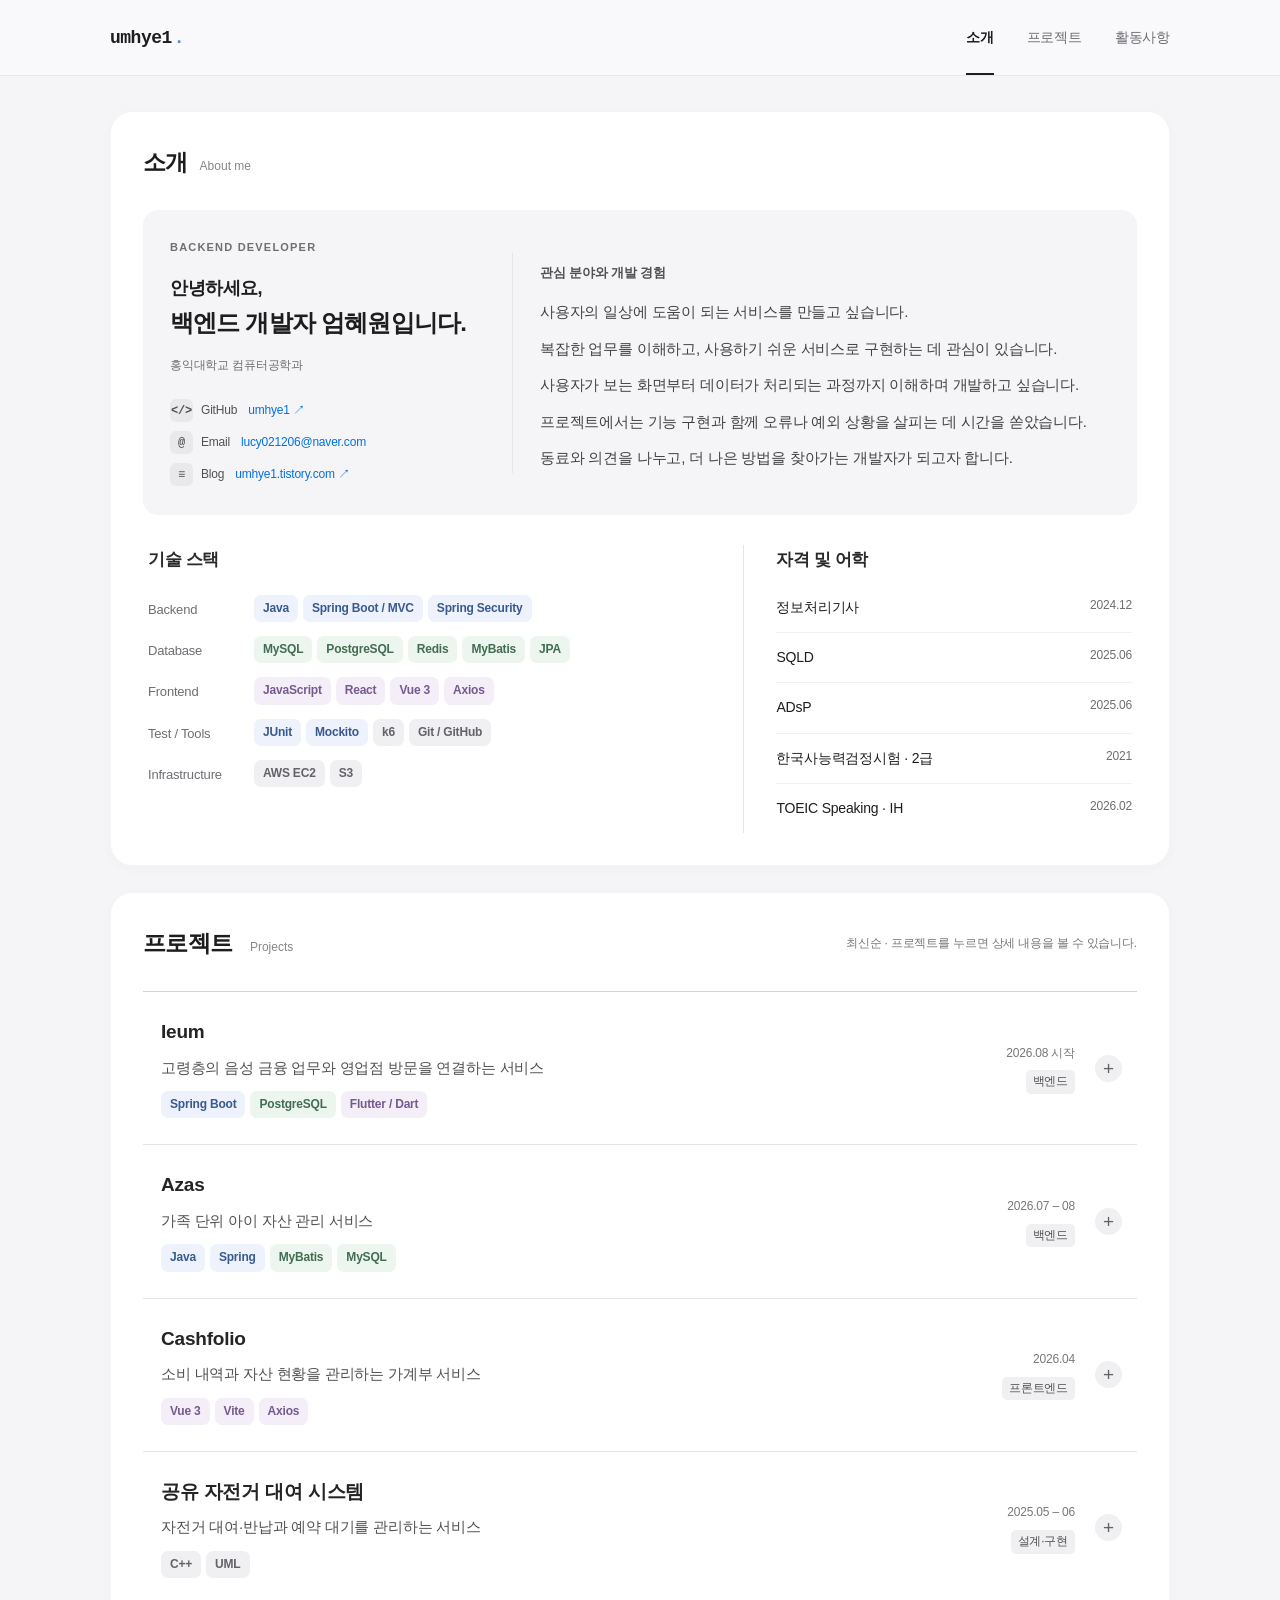
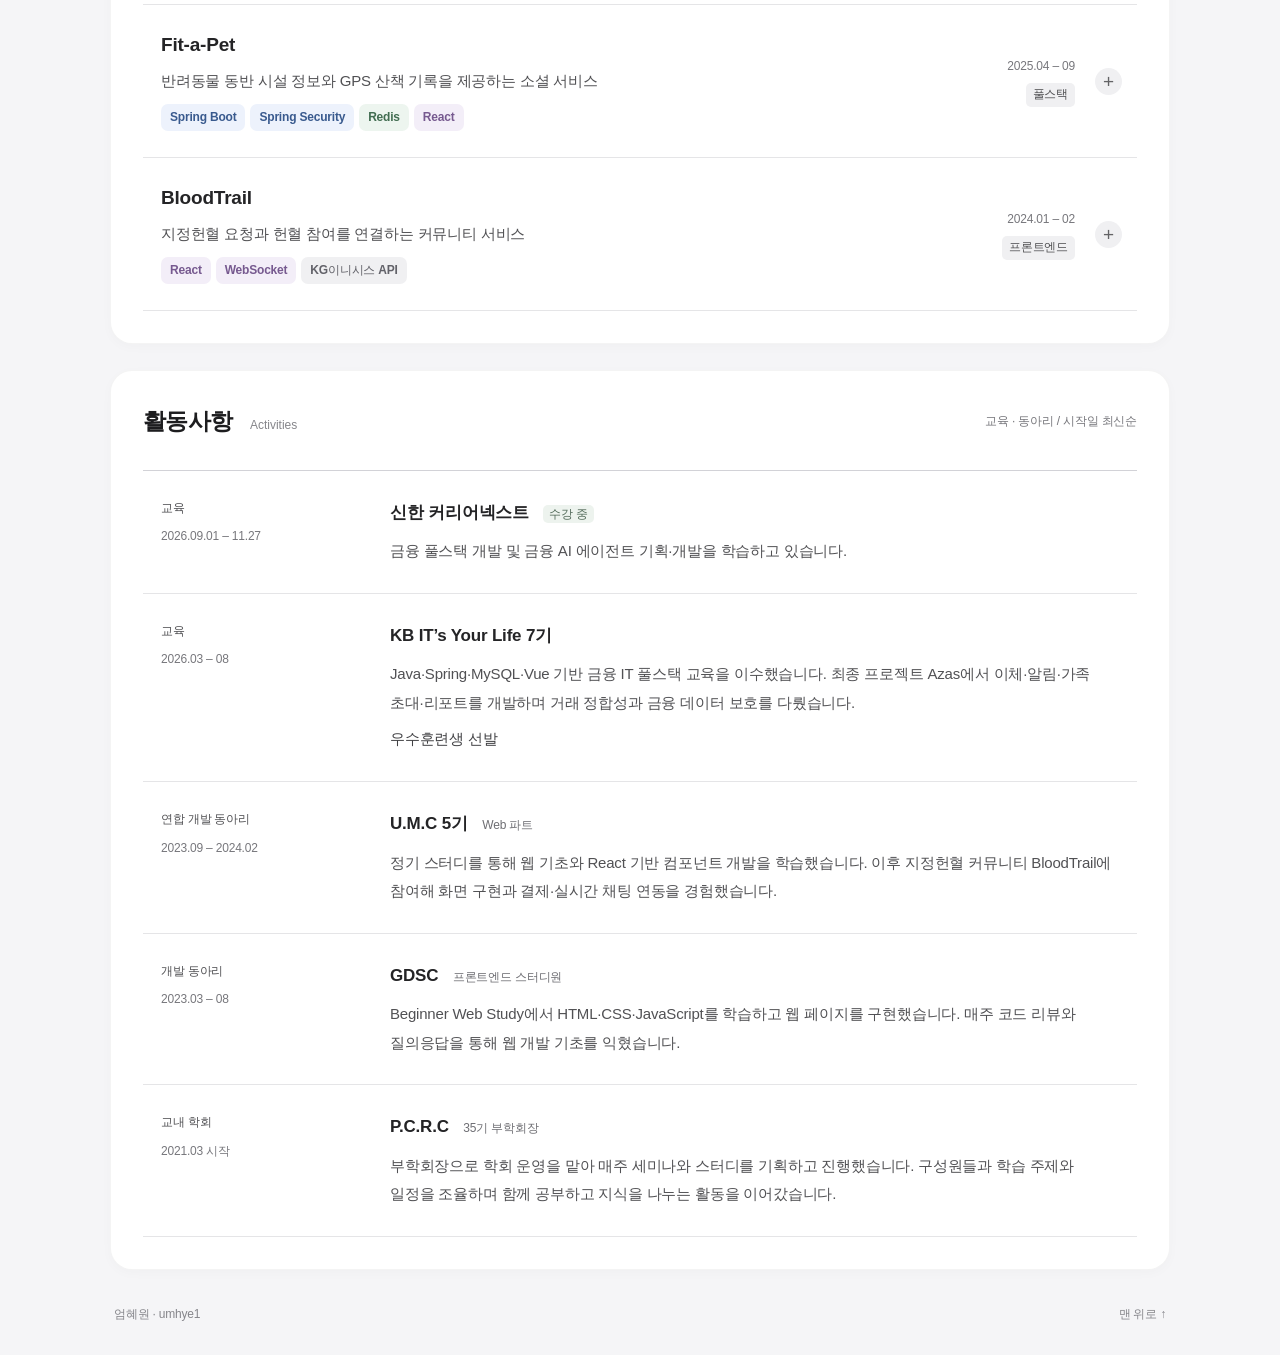
==== index.html @ d1df4bd0 "Publish portfolio with updated academic club activities" ====
<!doctype html>
<html lang="ko">
<head>
  <meta charset="UTF-8">
  <meta name="viewport" content="width=device-width, initial-scale=1">
  <meta name="description" content="백엔드 개발자 엄혜원의 포트폴리오. 데이터 정합성, 인증 보안, 사용자 흐름을 중심으로 프로젝트의 문제 해결 과정을 소개합니다.">
  <meta name="theme-color" content="#ffffff">
  <title>엄혜원 — Backend Developer</title>
  <link rel="icon" type="image/svg+xml" href="data:image/svg+xml,%3Csvg xmlns='http://www.w3.org/2000/svg' viewBox='0 0 64 64'%3E%3Crect width='64' height='64' rx='12' fill='%231d365c'/%3E%3Cpath d='M20 20v19a12 12 0 0 0 24 0V20' fill='none' stroke='white' stroke-width='6'/%3E%3C/svg%3E">
  <link rel="stylesheet" href="./styles.css">
</head>
<body>
<a class="skip" href="#main">본문으로 이동</a>
<header class="site-header"><div class="header-inner"><a class="wordmark" href="#about">umhye1<span>.</span></a><nav aria-label="주요 메뉴"><a href="#about">소개</a><a href="#projects">프로젝트</a><a href="#journey">활동사항</a></nav></div></header>
<main id="main">
<section class="about section" id="about" aria-labelledby="about-title"><div class="section-heading"><h2 id="about-title">소개<span class="heading-en">About me</span></h2></div><div class="about-card"><section class="profile" aria-labelledby="profile-title"><div class="identity"><p class="role-label">BACKEND DEVELOPER</p><div class="profile-title"><p>안녕하세요,</p><h1 id="profile-title">백엔드 개발자 <span>엄혜원</span>입니다.</h1></div><p class="education">홍익대학교 컴퓨터공학과</p><div class="contact-links" id="contact"><a href="https://github.com/umhye1" target="_blank" rel="noopener noreferrer"><span class="link-icon" aria-hidden="true">&lt;/&gt;</span>GitHub <span>umhye1 ↗</span></a><a href="mailto:lucy021206@naver.com"><span class="link-icon" aria-hidden="true">@</span>Email <span>lucy021206@naver.com</span></a><a href="https://umhye1.tistory.com/" target="_blank" rel="noopener noreferrer"><span class="link-icon" aria-hidden="true">≡</span>Blog <span>umhye1.tistory.com ↗</span></a></div></div><div class="intro"><p class="intro-label">관심 분야와 개발 경험</p><p>사용자의 일상에 도움이 되는 서비스를 만들고 싶습니다.</p><p>복잡한 업무를 이해하고, 사용하기 쉬운 서비스로 구현하는 데 관심이 있습니다.</p><p>사용자가 보는 화면부터 데이터가 처리되는 과정까지 이해하며 개발하고 싶습니다.</p><p>프로젝트에서는 기능 구현과 함께 오류나 예외 상황을 살피는 데 시간을 쏟았습니다.</p><p>동료와 의견을 나누고, 더 나은 방법을 찾아가는 개발자가 되고자 합니다.</p></div></section>
<div class="qualifications"><section id="skills" aria-labelledby="skills-title"><h3 id="skills-title">기술 스택</h3><dl class="skills-list"><div><dt>Backend</dt><dd><span class="tech-tag backend">Java</span><span class="tech-tag backend">Spring Boot / MVC</span><span class="tech-tag backend">Spring Security</span></dd></div><div><dt>Database</dt><dd><span class="tech-tag data">MySQL</span><span class="tech-tag data">PostgreSQL</span><span class="tech-tag data">Redis</span><span class="tech-tag data">MyBatis</span><span class="tech-tag data">JPA</span></dd></div><div><dt>Frontend</dt><dd><span class="tech-tag frontend">JavaScript</span><span class="tech-tag frontend">React</span><span class="tech-tag frontend">Vue 3</span><span class="tech-tag frontend">Axios</span></dd></div><div><dt>Test / Tools</dt><dd><span class="tech-tag backend">JUnit</span><span class="tech-tag backend">Mockito</span><span class="tech-tag tool">k6</span><span class="tech-tag tool">Git / GitHub</span></dd></div><div><dt>Infrastructure</dt><dd><span class="tech-tag tool">AWS EC2</span><span class="tech-tag tool">S3</span></dd></div></dl></section><section aria-labelledby="cert-title"><h3 id="cert-title">자격 및 어학</h3><dl class="cert-list"><div><dt>정보처리기사</dt><dd>2024.12</dd></div><div><dt>SQLD</dt><dd>2025.06</dd></div><div><dt>ADsP</dt><dd>2025.06</dd></div><div><dt>한국사능력검정시험 · 2급</dt><dd>2021</dd></div><div><dt>TOEIC Speaking · IH</dt><dd>2026.02</dd></div></dl></section></div>
</div></section><section class="section" id="projects" aria-labelledby="projects-title"><div class="section-heading"><h2 id="projects-title">프로젝트 <span class="heading-en">Projects</span></h2><p>최신순 · 프로젝트를 누르면 상세 내용을 볼 수 있습니다.</p></div><div class="project-list"><details class="project" id="ieum"><summary><span class="project-summary"><strong>Ieum</strong><span class="description">고령층의 음성 금융 업무와 영업점 방문을 연결하는 서비스</span><span class="project-stack"><span class="tech-tag backend">Spring Boot</span><span class="tech-tag data">PostgreSQL</span><span class="tech-tag frontend">Flutter / Dart</span></span></span><span class="project-side"><span>2026.08 시작</span><span>백엔드</span></span><span class="disclosure" aria-hidden="true">+</span></summary><div class="project-body"><p class="project-award">2026 KB IT’s Your Life 해커톤 장려상</p><div class="repository-links"><a class="repo-link" href="https://github.com/kb-algorithm-study/ieum-api-server" target="_blank" rel="noopener noreferrer">백엔드 저장소 <span aria-hidden="true">↗</span></a><a class="repo-link" href="https://github.com/kb-algorithm-study/ieum-mobile-app" target="_blank" rel="noopener noreferrer">모바일 저장소 <span aria-hidden="true">↗</span></a></div><h4>예약 처리와 업무 상태 관리</h4><p class="project-lead">음성으로 금융 업무를 시작하고, 필요한 경우 영업점 방문으로 이어주는 서비스입니다. 채널 판정·업무 진행 추적·방문 예약·생활 일정 모듈을 담당했습니다.</p><div class="case-grid"><div><span class="small-label">문제</span><p>상담이 여러 시간 슬롯에 걸치면 시작 시간만 비어 있어도 예약할 수 없습니다. 조회 이후 다른 사용자가 먼저 예약하거나, 확정 요청이 중복될 수도 있습니다.</p></div><div><span class="small-label">설계와 구현</span><p>연속 슬롯의 가용성 판정을 공통화했습니다. 확정 시 슬롯을 잠그고 재검증한 뒤 조건부 차감하며, 예약·점유 슬롯·업무 완료를 한 트랜잭션으로 묶었습니다.</p></div></div><div class="flow" aria-label="방문 예약 처리 설계"><div><small>01</small><strong>가용 슬롯 탐색</strong><code>DRAFT</code></div><span aria-hidden="true">→</span><div><small>02</small><strong>사용자 확인</strong><code>CONFIRM</code></div><span aria-hidden="true">→</span><div><small>03</small><strong>잠금·재검증</strong><code>COMMIT</code></div></div><p class="outcome"><strong>구현 결과</strong> 동일 업무 단계의 재확정에는 기존 예약을 반환하고, 취소 재요청에도 좌석을 한 번만 복원하도록 구현했습니다.</p><div class="detail-content"><h5>설명 가능한 판정, 사용자가 결정하는 전환</h5><p>LLM의 의도 파싱과 채널 결정을 분리하고, 업무 조건·과거 이력·재시도·도움 요청을 규칙으로 평가했습니다. 점수가 낮으면 대면 도움을 제안하되, 사용자가 동의하기 전에는 업무 상태를 바꾸지 않았습니다. 생활 일정의 거리·시간을 고려한 방문 추천도 사용자의 직접 선택을 덮어쓰지 않도록 했습니다.</p><h5>상태와 계약을 기준으로 모듈 연결</h5><p>실패와 사용자 이탈을 분리해 업무 진행 데이터를 관리했습니다. 모듈 간 엔티티·테이블 직접 참조 대신 Port/Adapter 계약으로 연결하고, 채널 경계값·연속 슬롯·멱등 취소·초안 보존 시나리오를 검증했습니다.</p><h5>첫 발화 이후 마이크가 다시 열리지 않는 장애</h5><p>Flutter STT의 종료 콜백과 비동기 재시작이 겹치는 경쟁 상태를 추적했습니다. 재시작을 단일화하고 세대 토큰으로 이전 작업의 뒤늦은 완료를 차단했습니다. 무응답 폴링 요청에는 전체 deadline의 남은 시간을 timeout으로 적용하고, 중복 재시작·취소 중 재개·무응답 시나리오를 회귀 테스트로 남겼습니다.</p><p class="scope-note">개인 담당: 채널·예약·생활 일정 및 STT 통합 장애 수정. LLM 파싱 전체, 인증·송금, TTS·SMS 구현은 다른 담당 영역입니다.</p></div></div></details><details class="project" id="azas"><summary><span class="project-summary"><strong>Azas</strong><span class="description">가족 단위 아이 자산 관리 서비스</span><span class="project-stack"><span class="tech-tag backend">Java</span><span class="tech-tag backend">Spring</span><span class="tech-tag data">MyBatis</span><span class="tech-tag data">MySQL</span></span></span><span class="project-side"><span>2026.07 – 08</span><span>백엔드</span></span><span class="disclosure" aria-hidden="true">+</span></summary><div class="project-body"><div class="repository-links"><a class="repo-link" href="https://github.com/KB-Final-PJT-27-4/Azas" target="_blank" rel="noopener noreferrer">저장소 보기 <span aria-hidden="true">↗</span></a></div><h4>이체 정합성 설계</h4><p class="project-lead">부모와 자녀가 계좌·저축 목표·금융 기록을 함께 관리하는 서비스입니다. 이체, 알림, 가족 초대, 월간 리포트의 설계와 구현을 담당했습니다.</p>
        <div class="case-grid"><div><span class="small-label">문제</span><p>화면의 중복 클릭 방지만으로는 네트워크 재전송이나 동시 출금을 통제하기 어렵습니다. 일부 데이터만 반영되면 잔액과 거래내역이 어긋날 수 있습니다.</p></div><div><span class="small-label">설계와 구현</span><p>UUID 멱등키와 UNIQUE 제약으로 중복을 방어하고, 계좌 ID 순서로 비관적 락을 획득했습니다. 조건부 출금과 단일 트랜잭션으로 잔액·거래내역·상태를 함께 처리했습니다.</p></div></div>
        <div class="flow" aria-label="이체 처리 설계"><div><small>01</small><strong>중복 요청 검사</strong><code>UNIQUE KEY</code></div><span aria-hidden="true">→</span><div><small>02</small><strong>순서대로 잠금</strong><code>FOR UPDATE</code></div><span aria-hidden="true">→</span><div><small>03</small><strong>함께 반영·롤백</strong><code>TRANSACTION</code></div></div>
        <p class="outcome"><strong>구현 결과</strong> 중복 실행과 부분 반영을 방어하는 이체 구조를 마련했습니다. 이체는 프로젝트 내부의 모의 거래 흐름으로 구현했습니다.</p>
        <div class="detail-content"><h5>조회 패턴을 기준으로 알림 설계</h5><p>k6로 15·10·5초 폴링 주기를 비교하고, 테스트 회원 20명에게 5초마다 신규 알림을 생성하는 총 2,380건 조건에서 생성과 조회를 함께 점검했습니다. <code>after_id</code> 기반 Keyset Pagination과 복합 인덱스를 적용하고, 백그라운드 중단·복귀 조회·지터·백오프를 설계했습니다.</p><h5>데이터 용도에 맞춘 보호 방식</h5><p>다시 표시해야 하는 계좌번호는 AES-256-GCM으로 암호화하고 조회용 해시를 분리했습니다. 초대 토큰은 원문 대신 SHA-256 해시를 저장하고, Refresh Token에도 해시 저장과 회전을 적용했습니다.</p><h5>검증과 설계의 한계</h5><p>계산·암복호화·상태 전이 단위 테스트, 권한·거래·중복 요청 서비스 테스트, Mapper SQL 및 Controller HTTP 계약 테스트로 계층을 나누어 검증했습니다. 이체 트랜잭션에 리포트 갱신이 포함된 구조는 리포트 실패가 이체까지 롤백시킨다는 결합도 과제를 남겼습니다.</p></div></div></details><details class="project" id="cashfolio"><summary><span class="project-summary"><strong>Cashfolio</strong><span class="description">소비 내역과 자산 현황을 관리하는 가계부 서비스</span><span class="project-stack"><span class="tech-tag frontend">Vue 3</span><span class="tech-tag frontend">Vite</span><span class="tech-tag frontend">Axios</span></span></span><span class="project-side"><span>2026.04</span><span>프론트엔드</span></span><span class="disclosure" aria-hidden="true">+</span></summary><div class="project-body"><div class="repository-links"><a class="repo-link" href="https://github.com/KB-Cashfolio/Cashfolio-FE" target="_blank" rel="noopener noreferrer">저장소 보기 ↗</a></div><h4>담당 범위</h4><p>Vue 3 기반 대시보드, 빠른 거래 추가, 내역 조회·수정을 담당했습니다.</p><h4>설계와 구현</h4><p>화면별 API 호출 로직을 분리하고 로그인 후 리다이렉트와 상태 저장 흐름을 정리했습니다. 거래 추가 모달에서는 계좌 조회·선택을 연결하고, 입력 과정의 스타일과 오류 안내를 다듬었습니다.</p><h4>배운 점</h4><p>화면과 API 로직을 분리해 변경 영향을 줄이고, 자주 사용하는 입력·수정 흐름을 구성하는 경험을 쌓았습니다.</p></div></details><details class="project" id="bicycle"><summary><span class="project-summary"><strong>공유 자전거 대여 시스템</strong><span class="description">자전거 대여·반납과 예약 대기를 관리하는 서비스</span><span class="project-stack"><span class="tech-tag tool">C++</span><span class="tech-tag tool">UML</span></span></span><span class="project-side"><span>2025.05 – 06</span><span>설계·구현</span></span><span class="disclosure" aria-hidden="true">+</span></summary><div class="project-body"><div class="repository-links"><a class="repo-link" href="https://github.com/umhye1/SEP" target="_blank" rel="noopener noreferrer">저장소 보기 ↗</a></div><h4>담당 범위</h4><p>요구사항 분석부터 UML 모델링과 C++ 구현까지 수행했습니다.</p><h4>설계와 구현</h4><p>회원 관리, 대여·반납, 예약 대기, 결제, 통계 요구사항을 정의했습니다. Use Case Diagram으로 사용자 흐름을, Communication·Class Diagram으로 객체 간 메시지와 관계를 정리했습니다.</p><h4>배운 점</h4><p>구현 전에 요구사항과 객체의 책임을 구체화하는 과정을 경험했습니다.</p></div></details><details class="project" id="fitapet"><summary><span class="project-summary"><strong>Fit-a-Pet</strong><span class="description">반려동물 동반 시설 정보와 GPS 산책 기록을 제공하는 소셜 서비스</span><span class="project-stack"><span class="tech-tag backend">Spring Boot</span><span class="tech-tag backend">Spring Security</span><span class="tech-tag data">Redis</span><span class="tech-tag frontend">React</span></span></span><span class="project-side"><span>2025.04 – 09</span><span>풀스택</span></span><span class="disclosure" aria-hidden="true">+</span></summary><div class="project-body"><div class="repository-links"><a class="repo-link" href="https://github.com/jjmmnd/Fit-a-PetBE" target="_blank" rel="noopener noreferrer">백엔드 저장소 <span aria-hidden="true">↗</span></a><a class="repo-link" href="https://github.com/umhye1/Fit-a-PetFE" target="_blank" rel="noopener noreferrer">프론트엔드 저장소 <span aria-hidden="true">↗</span></a></div><h4>JWT 로그아웃 처리</h4><p class="project-lead">반려동물 동반 시설 정보와 GPS 산책 기록을 제공하는 서비스입니다. 백엔드 도메인과 인증 구조, 서버 인프라를 맡고 프론트엔드 구현에도 참여했습니다.</p><div class="case-grid"><div><span class="small-label">문제</span><p>클라이언트에서 JWT를 지워도 이미 발급된 Access Token은 만료 전까지 서버에서 유효했습니다. 로그아웃 이후의 토큰 재사용을 서버에서도 막아야 했습니다.</p></div><div><span class="small-label">설계와 구현</span><p>Redis 블랙리스트에 로그아웃 토큰을 등록하고, 후속 요청에서 검증했습니다. 토큰의 남은 유효기간에 맞춰 TTL을 설정하고, 로그아웃 시 Refresh Token도 삭제했습니다.</p></div></div><div class="technical-note"><span>DESIGN DECISION</span><p>인증 요청마다 관계형 DB를 조회하는 대신,<br><strong>빠른 조회와 만료 관리를 함께 지원하는 Redis</strong>를 선택했습니다.</p></div><p class="outcome"><strong>구현 결과</strong> 서버에서 로그아웃 토큰의 재사용을 거부하는 경로와 만료 데이터 정리 구조를 마련했습니다.</p><div class="detail-content"><h5>인증부터 서비스 데이터까지</h5><p>SMTP 이메일 인증과 Spring Security 인가 구조를 설계했습니다. GPS 좌표 기반 산책 기록 저장과 기간별 통계 API를 개발하고, AWS EC2·S3 기반 배포 환경을 구축했습니다.</p><h5>기능 이후의 수명주기</h5><p>인증의 성공 여부뿐 아니라 로그아웃·재사용·만료까지 고려해야 한다는 점을 배웠습니다. 데이터가 생성된 뒤 언제까지 유효하고 어떻게 폐기되는지를 설계 기준으로 삼았습니다.</p></div></div></details><details class="project" id="bloodtrail"><summary><span class="project-summary"><strong>BloodTrail</strong><span class="description">지정헌혈 요청과 헌혈 참여를 연결하는 커뮤니티 서비스</span><span class="project-stack"><span class="tech-tag frontend">React</span><span class="tech-tag frontend">WebSocket</span><span class="tech-tag tool">KG이니시스 API</span></span></span><span class="project-side"><span>2024.01 – 02</span><span>프론트엔드</span></span><span class="disclosure" aria-hidden="true">+</span></summary><div class="project-body"><div class="repository-links"><a class="repo-link" href="https://github.com/demo-Bloodtrail/bloodtrail-fe" target="_blank" rel="noopener noreferrer">저장소 보기 ↗</a></div><h4>담당 범위</h4><p>지정헌혈 요청 게시판, 결제 API 연동, 사용자 간 채팅을 프론트엔드에서 구현했습니다.</p><h4>설계와 구현</h4><p>React 화면에 KG이니시스 API 기반 프리미엄 결제 흐름과 WebSocket 기반 채팅을 연결했습니다. 화면 구현과 함께 결제·권한·실시간 상호작용을 다뤘습니다.</p><h4>배운 점</h4><p>첫 팀 프로젝트에서 Git을 이용한 협업과 외부 API 연동을 경험했습니다.</p></div></details></div></section>
<section class="section" id="journey" aria-labelledby="journey-title"><div class="section-heading"><h2 id="journey-title">활동사항 <span class="heading-en">Activities</span></h2><p>교육 · 동아리 / 시작일 최신순</p></div><div class="activity-list">
<article class="activity"><div class="activity-meta"><span>교육</span><time>2026.09.01 – 11.27</time></div><div><h3>신한 커리어넥스트 <span class="status">수강 중</span></h3><p>금융 풀스택 개발 및 금융 AI 에이전트 기획·개발을 학습하고 있습니다.</p></div></article>
<article class="activity"><div class="activity-meta"><span>교육</span><time>2026.03 – 08</time></div><div><h3>KB IT’s Your Life 7기</h3><p>Java·Spring·MySQL·Vue 기반 금융 IT 풀스택 교육을 이수했습니다. 최종 프로젝트 Azas에서 이체·알림·가족 초대·리포트를 개발하며 거래 정합성과 금융 데이터 보호를 다뤘습니다.</p><p class="achievement">우수훈련생 선발</p></div></article>
<article class="activity"><div class="activity-meta"><span>연합 개발 동아리</span><time>2023.09 – 2024.02</time></div><div><h3>U.M.C 5기 <span class="role">Web 파트</span></h3><p>정기 스터디를 통해 웹 기초와 React 기반 컴포넌트 개발을 학습했습니다. 이후 지정헌혈 커뮤니티 BloodTrail에 참여해 화면 구현과 결제·실시간 채팅 연동을 경험했습니다.</p></div></article>
<article class="activity"><div class="activity-meta"><span>개발 동아리</span><time>2023.03 – 08</time></div><div><h3>GDSC <span class="role">프론트엔드 스터디원</span></h3><p>Beginner Web Study에서 HTML·CSS·JavaScript를 학습하고 웹 페이지를 구현했습니다. 매주 코드 리뷰와 질의응답을 통해 웹 개발 기초를 익혔습니다.</p></div></article>
<article class="activity"><div class="activity-meta"><span>교내 학회</span><time>2021.03 시작</time></div><div><h3>P.C.R.C <span class="role">35기 부학회장</span></h3><p>부학회장으로 학회 운영을 맡아 매주 세미나와 스터디를 기획하고 진행했습니다. 구성원들과 학습 주제와 일정을 조율하며 함께 공부하고 지식을 나누는 활동을 이어갔습니다.</p></div></article>
</div></section></main><footer><span>엄혜원 · umhye1</span><a href="#main">맨 위로 ↑</a></footer><script src="./navigation.js"></script></body></html>
---- styles.css ----
:root{--ink:#1d1d1f;--navy:#1d1d1f;--blue:#0071e3;--muted:#6e6e73;--line:#e5e5e7;--font:-apple-system,BlinkMacSystemFont,"Apple SD Gothic Neo","Malgun Gothic",sans-serif}*{box-sizing:border-box}html{scroll-padding-top:105px}body{margin:0;background:white;color:var(--ink);font:16px/1.8 var(--font);word-break:keep-all;overflow-wrap:anywhere}h1,h2,h3,h4,h5,p,dl,dd{margin:0}a{color:inherit;text-decoration:none}a:hover{color:var(--blue)}a:focus-visible,summary:focus-visible{outline:2px solid var(--blue);outline-offset:5px}.skip{position:fixed;top:-100px;left:20px;padding:10px;background:white;z-index:20}.skip:focus{top:10px}.site-header{height:76px;background:#ffffffed;border-bottom:1px solid #edf0f4;position:sticky;top:0;z-index:5;backdrop-filter:blur(12px)}.header-inner{height:100%;max-width:1060px;margin:auto;display:flex;justify-content:space-between;align-items:center}.wordmark{font:600 18px ui-monospace,SFMono-Regular,Consolas,monospace;letter-spacing:-.5px;color:var(--navy)}.wordmark span{color:#618ac4;margin-left:2px}nav{height:100%;display:flex;gap:33px}nav a{display:flex;align-items:center;position:relative;font-size:14px;color:#6e6e73}nav a[aria-current]{color:#1d1d1f;font-weight:600}nav a[aria-current]:after{content:"";position:absolute;bottom:0;left:0;right:0;height:2px;background:#1d1d1f}main,footer{max-width:1060px;margin:auto}main{padding-top:43px}.section{margin-bottom:65px}.section-heading{display:flex;justify-content:space-between;align-items:center;margin-bottom:25px;gap:20px}.section-heading h2{font-size:24px;font-weight:700;letter-spacing:-.8px;color:#1d1d1f}.heading-en{font-size:12px;font-weight:400;letter-spacing:0;margin-left:12px;color:#86868b}.section-heading>p{color:#77777c;font-size:12px}.profile{display:grid;grid-template-columns:340px 1fr;gap:45px;background:#f5f5f7;border-radius:10px;padding:32px 36px}.role-label{font:500 11px/1.6 ui-monospace,monospace;letter-spacing:1px;color:#6e6e73;margin-bottom:15px}.profile-title>p{font-size:18px;font-weight:600;letter-spacing:-.5px}.profile-title h1{font-size:24px;font-weight:700;letter-spacing:-.8px;line-height:1.6}.profile-title h1 span{color:#1d1d1f}.education{font-size:12px;color:#6e6e73;margin-top:12px}.contact-links{display:grid;gap:9px;margin-top:23px;font-size:12px}.contact-links a{display:flex;align-items:center;gap:8px;color:#515154;width:fit-content}.contact-links a>span:last-child{color:#0071e3;margin-left:3px}.contact-links .link-icon{width:23px;height:23px;border-radius:5px;background:#ededf0;color:#515154;display:inline-flex;align-items:center;justify-content:center;font:600 12px ui-monospace,monospace}.contact-links a:hover>span:last-child{text-decoration:underline;text-underline-offset:4px}.intro{align-self:center;border-left:1px solid #e5e5e7;padding-left:34px}.intro .intro-label{font-size:12px;font-weight:600;color:#515154;margin-bottom:13px}.intro p{font-size:14px;line-height:1.9;color:#424245;margin-top:8px}.qualifications{display:grid;grid-template-columns:1.45fr 1fr;gap:54px;padding:29px 5px 0}.qualifications h3{font-size:16px;font-weight:650;color:#29292c;margin-bottom:19px}.qualifications>section+section{border-left:1px solid var(--line);padding-left:32px}.skills-list>div{display:grid;grid-template-columns:96px 1fr;gap:10px;align-items:start;margin-bottom:12px}.skills-list dt{font-size:12px;color:#6e6e73;padding-top:3px}.skills-list dd,.project-stack{display:flex;flex-wrap:wrap;gap:5px}.tech-tag{font-size:12px;line-height:1.6;padding:3px 9px;border-radius:4px;font-weight:500}.tech-tag.backend{background:#e9f0fc;color:#345e97}.tech-tag.data{background:#e8f3ef;color:#397363}.tech-tag.frontend{background:#eeedf8;color:#635f92}.tech-tag.tool{background:#edf0f4;color:#5f6c80}.cert-list>div{display:flex;justify-content:space-between;gap:14px;padding:10px 0;border-bottom:1px solid #edf0f4;font-size:13px}.cert-list>div:first-child{padding-top:0}.cert-list>div:last-child{border-bottom:0}.cert-list dd{font-size:12px;color:#6e6e73;white-space:nowrap}.project-list{border-top:2px solid #d2d2d7}.project{border-bottom:1px solid var(--line)}summary{display:grid;grid-template-columns:1fr 130px 24px;gap:20px;padding:26px 18px;align-items:center;list-style:none;cursor:pointer;transition:background .15s}summary::-webkit-details-marker{display:none}summary:hover{background:#f5f5f7}.project-summary{display:grid;gap:8px}.project-summary strong{font-size:19px;font-weight:650;color:#242426;line-height:1.5}.description{font-size:15px;color:#515154;line-height:1.7}.project-stack{margin-top:3px}.project-side{display:grid;gap:6px;text-align:right;font-size:12px;color:#77777c}.project-side>span+span{color:#515154}.disclosure{width:26px;height:26px;border:1px solid #e5e5e7;border-radius:50%;display:flex;align-items:center;justify-content:center;font-size:19px;color:#6e6e73;line-height:1}.project[open]>summary{background:#f5f5f7}.project[open] .disclosure{transform:rotate(45deg)}.project-body{padding:26px 30px 34px;background:#fafafa;border-top:1px solid #ededf0}.repository-links{display:flex;flex-wrap:wrap;gap:10px;margin-bottom:21px}.repo-link{display:inline-flex;border:1px solid #e5e5e7;border-radius:5px;padding:5px 10px;background:white;font-size:12px;color:#416798}.repo-link span{margin-left:8px}.project-body h4{font-size:17px;color:#29292c;margin:24px 0 10px}.project-body h5{font-size:16px;color:#29292c;margin:25px 0 9px}.project-body p{font-size:15px;color:#515154;line-height:1.95}.project-award{margin-bottom:12px}.case-grid{display:grid;grid-template-columns:1fr 1fr;gap:32px;margin:25px 0}.small-label{font-size:14px;color:#3a3a3c;font-weight:600}.case-grid p{margin-top:8px}.flow{display:flex;justify-content:space-between;align-items:center;gap:15px;background:#f0f0f2;border-radius:6px;padding:20px 25px}.flow>div{display:grid;gap:4px}.flow small{color:#77777c;font-size:12px}.flow strong{font-size:14px;font-weight:600}.flow code{font-size:12px;color:#6e6e73}.flow>span{color:#9aadc6}.outcome{margin-top:19px}.outcome strong{font-size:14px;color:#3a3a3c;margin-right:8px}.detail-content{margin-top:25px;border-top:1px solid var(--line);padding-top:3px}.scope-note{margin-top:23px;border-left:2px solid #b7c9e1;padding-left:14px}.technical-note{background:#f0f0f2;border-radius:6px;padding:19px 22px}.technical-note>span{font-size:12px;color:#6e6e73}.technical-note p{margin-top:7px}code{font-size:.9em}.activity-list{border-top:2px solid #d2d2d7}.activity{display:grid;grid-template-columns:195px 1fr;gap:34px;padding:27px 18px;border-bottom:1px solid var(--line)}.activity-meta{display:grid;gap:7px;align-content:start;font-size:12px;color:#77777c}.activity-meta>span:first-child{color:#515154}.activity h3{font-size:17px;font-weight:650;color:#242426;margin-bottom:9px}.activity p{font-size:15px;color:#515154;line-height:1.9}.activity .achievement{color:#3f4a5b;margin-top:8px}.role,.status{font-size:12px;font-weight:400;color:#77777c;margin-left:10px}footer{display:flex;justify-content:space-between;border-top:1px solid var(--line);padding:22px 0 35px;font-size:12px;color:#86868b}
@media(max-width:1160px){.header-inner,main,footer{width:calc(100% - 80px)}.profile{grid-template-columns:300px 1fr;gap:28px;padding:30px}.intro{padding-left:25px}.qualifications{gap:32px}.qualifications>section+section{padding-left:25px}.skills-list>div{grid-template-columns:85px 1fr}}
@media(max-width:860px){.profile{grid-template-columns:1fr;gap:24px}.intro{border-left:0;border-top:1px solid #e5e5e7;padding:19px 0 0}.contact-links{display:flex;flex-wrap:wrap;gap:9px 20px}.qualifications{grid-template-columns:1fr;gap:25px}.qualifications>section+section{border-left:0;border-top:1px solid var(--line);padding:22px 0 0}.cert-list{max-width:500px}.skills-list>div{grid-template-columns:110px 1fr}.case-grid{grid-template-columns:1fr;gap:21px}.activity{grid-template-columns:155px 1fr;gap:22px}.section-heading{align-items:flex-start}.section-heading>p{max-width:240px;text-align:right}}
@media(max-width:600px){html{scroll-padding-top:90px}.site-header{height:65px}.header-inner,main,footer{width:calc(100% - 40px)}nav{gap:19px}nav a{font-size:12px}.wordmark{font-size:16px}main{padding-top:29px}.section{margin-bottom:44px}.section-heading{margin-bottom:18px;gap:12px}.section-heading h2{font-size:21px;white-space:nowrap}.heading-en{display:none}.section-heading>p{font-size:11px;max-width:180px}.profile{padding:25px 22px;border-radius:8px}.profile-title h1{font-size:22px}.role-label{margin-bottom:10px}.intro p{font-size:14px;line-height:1.95}.contact-links{display:grid}.qualifications{padding-top:25px}.skills-list>div{grid-template-columns:85px 1fr;gap:8px}.tech-tag{font-size:11px;padding:3px 7px}.cert-list>div{font-size:13px}summary{padding:22px 5px;grid-template-columns:1fr 24px;gap:10px}.project-side{grid-column:1;grid-row:2;display:flex;gap:12px;text-align:left;font-size:11px}.disclosure{grid-column:2;grid-row:1 / span 2}.project-summary strong{font-size:18px}.description{font-size:14px}.project-body{padding:20px 16px 28px}.project-body p{font-size:14px}.activity{grid-template-columns:1fr;gap:10px;padding:24px 5px}.activity-meta{display:flex;flex-wrap:wrap;gap:13px}.activity h3{font-size:16px}.activity p{font-size:14px}.flow{padding:16px 10px;gap:8px}.flow strong,.flow code{font-size:11px}.technical-note br{display:none}.repo-link{font-size:11px}.profile-title>p{font-size:17px}footer{font-size:11px}}
@media(max-width:360px){.header-inner,main,footer{width:calc(100% - 30px)}.profile{padding:23px 17px}.skills-list>div{grid-template-columns:1fr;gap:4px}.flow{flex-direction:column;align-items:stretch}.flow>div{grid-template-columns:20px 1fr}.flow code{grid-column:2}.flow>span{transform:rotate(90deg);text-align:center}.contact-links a{font-size:11px}}
@media(prefers-reduced-motion:reduce){summary{transition:none}}
@media print{.site-header,.skip,footer{display:none}main{width:100%;padding:0}.section{margin-bottom:25px}.profile{background:white;padding:0;grid-template-columns:1fr}.intro{border:0;padding:0}.qualifications{grid-template-columns:1fr 1fr}.project-body{display:block!important;background:white}.disclosure{display:none}summary{break-after:avoid}.activity{break-inside:avoid}}

/* Neutral surfaces and clearer typography. */
body{background:#f5f5f7;-webkit-font-smoothing:antialiased;letter-spacing:-.2px}.site-header{background:rgba(250,250,252,.88);border-color:rgba(0,0,0,.07);backdrop-filter:blur(20px) saturate(150%)}main{padding-top:35px}.section{background:#fff;border:1px solid rgba(0,0,0,.045);border-radius:22px;padding:30px 32px 32px;margin-bottom:26px;box-shadow:0 3px 12px rgba(0,0,0,.025)}.section-heading{margin-bottom:27px}.section-heading h2{font-size:23px;letter-spacing:-.7px}.profile{background:#f5f5f7;border-radius:15px;padding:29px 27px;grid-template-columns:310px 1fr;gap:32px}.profile-title h1{font-size:24px;letter-spacing:-.8px}.intro{padding-left:27px}.intro p{font-size:15px;line-height:1.9}.intro .intro-label{font-size:13px;font-weight:600}.role-label{font-family:var(--font);font-size:11px;font-weight:600;letter-spacing:1.2px}.contact-links .link-icon{background:#e9e9ec;border-radius:6px}.qualifications{padding-top:30px;gap:32px}.qualifications h3{font-size:17px;letter-spacing:-.4px}.skills-list dt{font-size:13px;font-weight:500}.skills-list>div{margin-bottom:14px}.tech-tag{border-radius:7px;font-size:12px;font-weight:550;padding:4px 9px}.tech-tag.backend{background:#edf2fc;color:#395a8e}.tech-tag.data{background:#edf5ef;color:#426d51}.tech-tag.frontend{background:#f3eef8;color:#76598f}.tech-tag.tool{background:#f0f0f2;color:#626269}.cert-list>div{font-size:14px;padding:12px 0}.cert-list dd{font-size:12px}.project-list,.activity-list{border-top:1px solid #d2d2d7}.project-summary strong{font-size:19px}.project-side>span:last-child{background:#f0f0f2;border-radius:5px;padding:1px 7px;justify-self:end}.disclosure{background:#f0f0f2;border:0;color:#636366;width:27px;height:27px}.project-body{border-color:#e5e5e7}.repo-link{color:#0071e3;background:white;border-color:#dedee2;border-radius:7px}.activity h3{font-size:17px}.activity-meta>span:first-child{font-size:12px;font-weight:500}.activity-meta time{font-variant-numeric:tabular-nums}.activity .achievement{color:#424245}.role{color:#6e6e73}.status{color:#526a59;background:#edf3ee;border-radius:5px;padding:2px 6px}footer{border:0;padding:8px 4px 30px}nav a[aria-current]:after{background:#1d1d1f}
@media(max-width:1160px){.profile{grid-template-columns:280px 1fr;gap:25px}.section{padding:27px}.qualifications{gap:25px}}
@media(max-width:950px){.profile{grid-template-columns:1fr;gap:23px}.intro{border-left:0;border-top:1px solid #dedee3;padding:20px 0 0}.contact-links{display:flex;flex-wrap:wrap;gap:10px 19px}}
@media(max-width:860px){.qualifications{grid-template-columns:1fr}.qualifications>section+section{padding:22px 0 0;border-left:0}.cert-list{max-width:none}}
@media(max-width:600px){.header-inner,main,footer{width:calc(100% - 28px)}main{padding-top:20px}.section{padding:22px 18px;border-radius:18px;margin-bottom:18px}.section-heading h2{font-size:21px}.profile{padding:23px 18px;border-radius:12px;gap:20px}.profile-title h1{font-size:21px}.intro p{font-size:14px}.contact-links{display:grid}.qualifications{padding-top:25px}.skills-list>div{grid-template-columns:81px 1fr}.skills-list dt{font-size:12px}.tech-tag{font-size:11px;padding:4px 7px}.cert-list>div{font-size:13px}.project-summary strong{font-size:18px}.project-side>span:last-child{padding:0 5px}.activity h3{font-size:16px}.project-body{padding:19px 13px 24px}.section-heading>p{max-width:157px;font-size:10px}.profile-title>p{font-size:16px}}
@media(max-width:360px){.skills-list>div{grid-template-columns:1fr}.profile{padding:21px 15px}.profile-title h1{font-size:20px}}
@media print{body{background:white}.section{border:0;box-shadow:none;padding:0}.profile{background:white}}
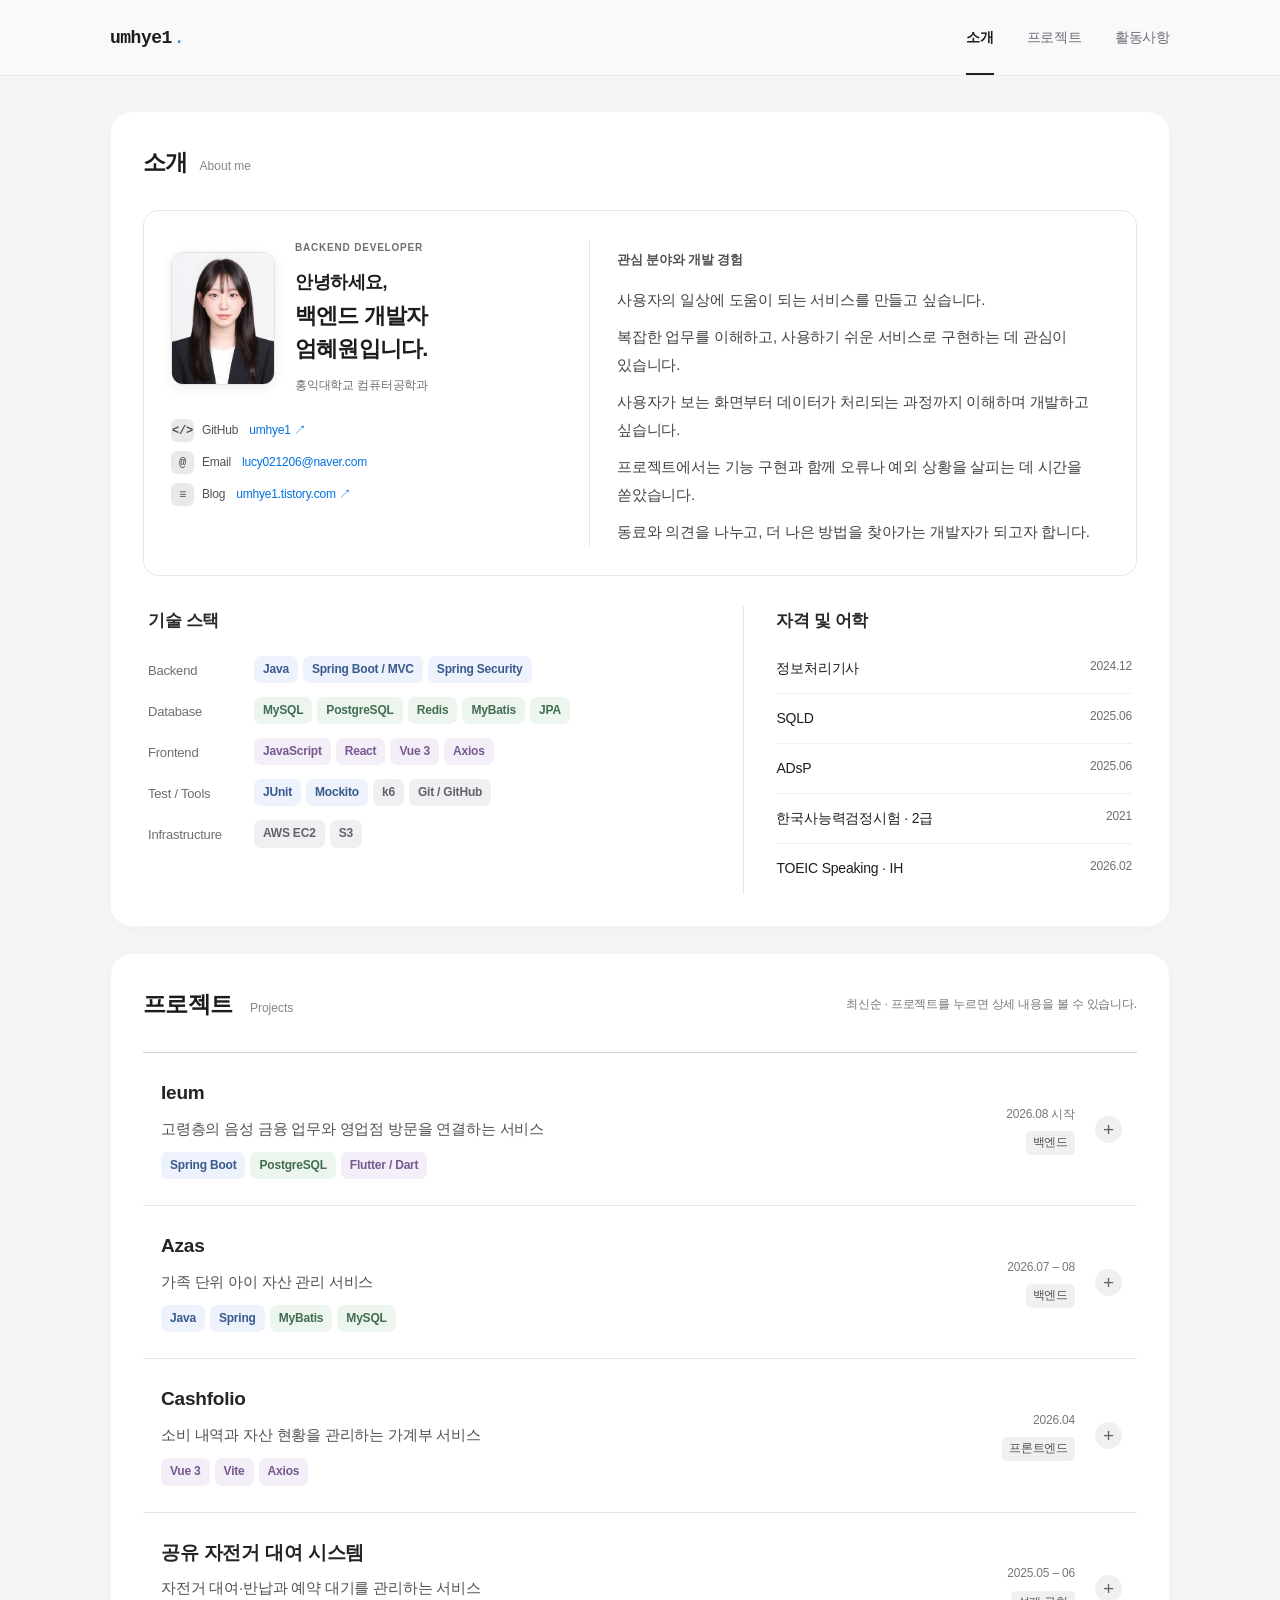
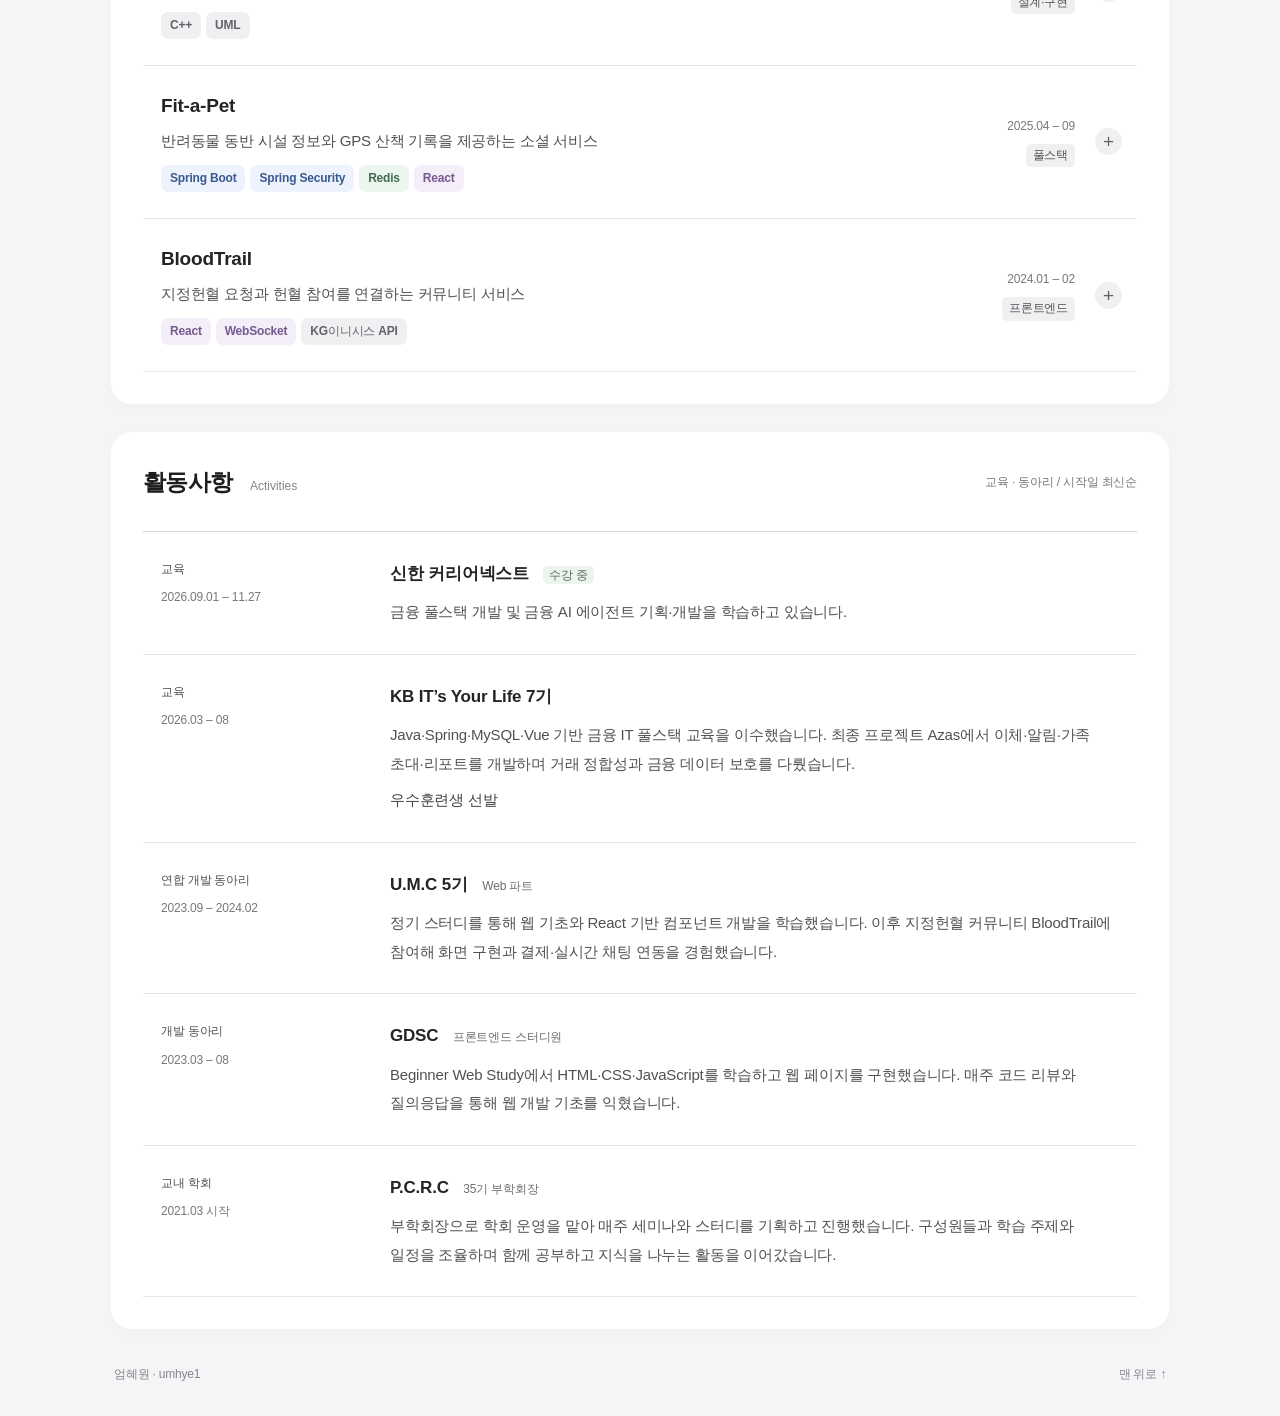
==== commit cdf1ea90: "Add portrait and clean white introduction styling" ====
--- a/index.html
+++ b/index.html
@@ -13,7 +13,7 @@
 <a class="skip" href="#main">본문으로 이동</a>
 <header class="site-header"><div class="header-inner"><a class="wordmark" href="#about">umhye1<span>.</span></a><nav aria-label="주요 메뉴"><a href="#about">소개</a><a href="#projects">프로젝트</a><a href="#journey">활동사항</a></nav></div></header>
 <main id="main">
-<section class="about section" id="about" aria-labelledby="about-title"><div class="section-heading"><h2 id="about-title">소개<span class="heading-en">About me</span></h2></div><div class="about-card"><section class="profile" aria-labelledby="profile-title"><div class="identity"><p class="role-label">BACKEND DEVELOPER</p><div class="profile-title"><p>안녕하세요,</p><h1 id="profile-title">백엔드 개발자 <span>엄혜원</span>입니다.</h1></div><p class="education">홍익대학교 컴퓨터공학과</p><div class="contact-links" id="contact"><a href="https://github.com/umhye1" target="_blank" rel="noopener noreferrer"><span class="link-icon" aria-hidden="true">&lt;/&gt;</span>GitHub <span>umhye1 ↗</span></a><a href="mailto:lucy021206@naver.com"><span class="link-icon" aria-hidden="true">@</span>Email <span>lucy021206@naver.com</span></a><a href="https://umhye1.tistory.com/" target="_blank" rel="noopener noreferrer"><span class="link-icon" aria-hidden="true">≡</span>Blog <span>umhye1.tistory.com ↗</span></a></div></div><div class="intro"><p class="intro-label">관심 분야와 개발 경험</p><p>사용자의 일상에 도움이 되는 서비스를 만들고 싶습니다.</p><p>복잡한 업무를 이해하고, 사용하기 쉬운 서비스로 구현하는 데 관심이 있습니다.</p><p>사용자가 보는 화면부터 데이터가 처리되는 과정까지 이해하며 개발하고 싶습니다.</p><p>프로젝트에서는 기능 구현과 함께 오류나 예외 상황을 살피는 데 시간을 쏟았습니다.</p><p>동료와 의견을 나누고, 더 나은 방법을 찾아가는 개발자가 되고자 합니다.</p></div></section>
+<section class="about section" id="about" aria-labelledby="about-title"><div class="section-heading"><h2 id="about-title">소개<span class="heading-en">About me</span></h2></div><div class="about-card"><section class="profile" aria-labelledby="profile-title"><div class="identity"><div class="identity-heading"><img class="profile-photo" src="./profile.jpeg" alt="엄혜원 프로필 사진" width="1102" height="1417"><div class="identity-text"><p class="role-label">BACKEND DEVELOPER</p><div class="profile-title"><p>안녕하세요,</p><h1 id="profile-title">백엔드 개발자 <span>엄혜원</span>입니다.</h1></div><p class="education">홍익대학교 컴퓨터공학과</p></div></div><div class="contact-links" id="contact"><a href="https://github.com/umhye1" target="_blank" rel="noopener noreferrer"><span class="link-icon" aria-hidden="true">&lt;/&gt;</span>GitHub <span>umhye1 ↗</span></a><a href="mailto:lucy021206@naver.com"><span class="link-icon" aria-hidden="true">@</span>Email <span>lucy021206@naver.com</span></a><a href="https://umhye1.tistory.com/" target="_blank" rel="noopener noreferrer"><span class="link-icon" aria-hidden="true">≡</span>Blog <span>umhye1.tistory.com ↗</span></a></div></div><div class="intro"><p class="intro-label">관심 분야와 개발 경험</p><p>사용자의 일상에 도움이 되는 서비스를 만들고 싶습니다.</p><p>복잡한 업무를 이해하고, 사용하기 쉬운 서비스로 구현하는 데 관심이 있습니다.</p><p>사용자가 보는 화면부터 데이터가 처리되는 과정까지 이해하며 개발하고 싶습니다.</p><p>프로젝트에서는 기능 구현과 함께 오류나 예외 상황을 살피는 데 시간을 쏟았습니다.</p><p>동료와 의견을 나누고, 더 나은 방법을 찾아가는 개발자가 되고자 합니다.</p></div></section>
 <div class="qualifications"><section id="skills" aria-labelledby="skills-title"><h3 id="skills-title">기술 스택</h3><dl class="skills-list"><div><dt>Backend</dt><dd><span class="tech-tag backend">Java</span><span class="tech-tag backend">Spring Boot / MVC</span><span class="tech-tag backend">Spring Security</span></dd></div><div><dt>Database</dt><dd><span class="tech-tag data">MySQL</span><span class="tech-tag data">PostgreSQL</span><span class="tech-tag data">Redis</span><span class="tech-tag data">MyBatis</span><span class="tech-tag data">JPA</span></dd></div><div><dt>Frontend</dt><dd><span class="tech-tag frontend">JavaScript</span><span class="tech-tag frontend">React</span><span class="tech-tag frontend">Vue 3</span><span class="tech-tag frontend">Axios</span></dd></div><div><dt>Test / Tools</dt><dd><span class="tech-tag backend">JUnit</span><span class="tech-tag backend">Mockito</span><span class="tech-tag tool">k6</span><span class="tech-tag tool">Git / GitHub</span></dd></div><div><dt>Infrastructure</dt><dd><span class="tech-tag tool">AWS EC2</span><span class="tech-tag tool">S3</span></dd></div></dl></section><section aria-labelledby="cert-title"><h3 id="cert-title">자격 및 어학</h3><dl class="cert-list"><div><dt>정보처리기사</dt><dd>2024.12</dd></div><div><dt>SQLD</dt><dd>2025.06</dd></div><div><dt>ADsP</dt><dd>2025.06</dd></div><div><dt>한국사능력검정시험 · 2급</dt><dd>2021</dd></div><div><dt>TOEIC Speaking · IH</dt><dd>2026.02</dd></div></dl></section></div>
 </div></section><section class="section" id="projects" aria-labelledby="projects-title"><div class="section-heading"><h2 id="projects-title">프로젝트 <span class="heading-en">Projects</span></h2><p>최신순 · 프로젝트를 누르면 상세 내용을 볼 수 있습니다.</p></div><div class="project-list"><details class="project" id="ieum"><summary><span class="project-summary"><strong>Ieum</strong><span class="description">고령층의 음성 금융 업무와 영업점 방문을 연결하는 서비스</span><span class="project-stack"><span class="tech-tag backend">Spring Boot</span><span class="tech-tag data">PostgreSQL</span><span class="tech-tag frontend">Flutter / Dart</span></span></span><span class="project-side"><span>2026.08 시작</span><span>백엔드</span></span><span class="disclosure" aria-hidden="true">+</span></summary><div class="project-body"><p class="project-award">2026 KB IT’s Your Life 해커톤 장려상</p><div class="repository-links"><a class="repo-link" href="https://github.com/kb-algorithm-study/ieum-api-server" target="_blank" rel="noopener noreferrer">백엔드 저장소 <span aria-hidden="true">↗</span></a><a class="repo-link" href="https://github.com/kb-algorithm-study/ieum-mobile-app" target="_blank" rel="noopener noreferrer">모바일 저장소 <span aria-hidden="true">↗</span></a></div><h4>예약 처리와 업무 상태 관리</h4><p class="project-lead">음성으로 금융 업무를 시작하고, 필요한 경우 영업점 방문으로 이어주는 서비스입니다. 채널 판정·업무 진행 추적·방문 예약·생활 일정 모듈을 담당했습니다.</p><div class="case-grid"><div><span class="small-label">문제</span><p>상담이 여러 시간 슬롯에 걸치면 시작 시간만 비어 있어도 예약할 수 없습니다. 조회 이후 다른 사용자가 먼저 예약하거나, 확정 요청이 중복될 수도 있습니다.</p></div><div><span class="small-label">설계와 구현</span><p>연속 슬롯의 가용성 판정을 공통화했습니다. 확정 시 슬롯을 잠그고 재검증한 뒤 조건부 차감하며, 예약·점유 슬롯·업무 완료를 한 트랜잭션으로 묶었습니다.</p></div></div><div class="flow" aria-label="방문 예약 처리 설계"><div><small>01</small><strong>가용 슬롯 탐색</strong><code>DRAFT</code></div><span aria-hidden="true">→</span><div><small>02</small><strong>사용자 확인</strong><code>CONFIRM</code></div><span aria-hidden="true">→</span><div><small>03</small><strong>잠금·재검증</strong><code>COMMIT</code></div></div><p class="outcome"><strong>구현 결과</strong> 동일 업무 단계의 재확정에는 기존 예약을 반환하고, 취소 재요청에도 좌석을 한 번만 복원하도록 구현했습니다.</p><div class="detail-content"><h5>설명 가능한 판정, 사용자가 결정하는 전환</h5><p>LLM의 의도 파싱과 채널 결정을 분리하고, 업무 조건·과거 이력·재시도·도움 요청을 규칙으로 평가했습니다. 점수가 낮으면 대면 도움을 제안하되, 사용자가 동의하기 전에는 업무 상태를 바꾸지 않았습니다. 생활 일정의 거리·시간을 고려한 방문 추천도 사용자의 직접 선택을 덮어쓰지 않도록 했습니다.</p><h5>상태와 계약을 기준으로 모듈 연결</h5><p>실패와 사용자 이탈을 분리해 업무 진행 데이터를 관리했습니다. 모듈 간 엔티티·테이블 직접 참조 대신 Port/Adapter 계약으로 연결하고, 채널 경계값·연속 슬롯·멱등 취소·초안 보존 시나리오를 검증했습니다.</p><h5>첫 발화 이후 마이크가 다시 열리지 않는 장애</h5><p>Flutter STT의 종료 콜백과 비동기 재시작이 겹치는 경쟁 상태를 추적했습니다. 재시작을 단일화하고 세대 토큰으로 이전 작업의 뒤늦은 완료를 차단했습니다. 무응답 폴링 요청에는 전체 deadline의 남은 시간을 timeout으로 적용하고, 중복 재시작·취소 중 재개·무응답 시나리오를 회귀 테스트로 남겼습니다.</p><p class="scope-note">개인 담당: 채널·예약·생활 일정 및 STT 통합 장애 수정. LLM 파싱 전체, 인증·송금, TTS·SMS 구현은 다른 담당 영역입니다.</p></div></div></details><details class="project" id="azas"><summary><span class="project-summary"><strong>Azas</strong><span class="description">가족 단위 아이 자산 관리 서비스</span><span class="project-stack"><span class="tech-tag backend">Java</span><span class="tech-tag backend">Spring</span><span class="tech-tag data">MyBatis</span><span class="tech-tag data">MySQL</span></span></span><span class="project-side"><span>2026.07 – 08</span><span>백엔드</span></span><span class="disclosure" aria-hidden="true">+</span></summary><div class="project-body"><div class="repository-links"><a class="repo-link" href="https://github.com/KB-Final-PJT-27-4/Azas" target="_blank" rel="noopener noreferrer">저장소 보기 <span aria-hidden="true">↗</span></a></div><h4>이체 정합성 설계</h4><p class="project-lead">부모와 자녀가 계좌·저축 목표·금융 기록을 함께 관리하는 서비스입니다. 이체, 알림, 가족 초대, 월간 리포트의 설계와 구현을 담당했습니다.</p>
         <div class="case-grid"><div><span class="small-label">문제</span><p>화면의 중복 클릭 방지만으로는 네트워크 재전송이나 동시 출금을 통제하기 어렵습니다. 일부 데이터만 반영되면 잔액과 거래내역이 어긋날 수 있습니다.</p></div><div><span class="small-label">설계와 구현</span><p>UUID 멱등키와 UNIQUE 제약으로 중복을 방어하고, 계좌 ID 순서로 비관적 락을 획득했습니다. 조건부 출금과 단일 트랜잭션으로 잔액·거래내역·상태를 함께 처리했습니다.</p></div></div>
--- a/styles.css
+++ b/styles.css
@@ -14,3 +14,20 @@
 @media(max-width:600px){.header-inner,main,footer{width:calc(100% - 28px)}main{padding-top:20px}.section{padding:22px 18px;border-radius:18px;margin-bottom:18px}.section-heading h2{font-size:21px}.profile{padding:23px 18px;border-radius:12px;gap:20px}.profile-title h1{font-size:21px}.intro p{font-size:14px}.contact-links{display:grid}.qualifications{padding-top:25px}.skills-list>div{grid-template-columns:81px 1fr}.skills-list dt{font-size:12px}.tech-tag{font-size:11px;padding:4px 7px}.cert-list>div{font-size:13px}.project-summary strong{font-size:18px}.project-side>span:last-child{padding:0 5px}.activity h3{font-size:16px}.project-body{padding:19px 13px 24px}.section-heading>p{max-width:157px;font-size:10px}.profile-title>p{font-size:16px}}
 @media(max-width:360px){.skills-list>div{grid-template-columns:1fr}.profile{padding:21px 15px}.profile-title h1{font-size:20px}}
 @media print{body{background:white}.section{border:0;box-shadow:none;padding:0}.profile{background:white}}
+
+/* Portrait beside the opening introduction. */
+.profile{grid-template-columns:minmax(0,390px) minmax(0,1fr);gap:28px}
+.identity-heading{display:flex;align-items:center;gap:20px}
+.identity-text{min-width:0}
+.profile-photo{display:block;width:104px;height:auto;flex:0 0 104px;border-radius:12px;border:1px solid rgba(0,0,0,.05)}
+.identity-text .role-label{font-size:10px;letter-spacing:.8px;margin-bottom:10px}
+.identity-text .profile-title h1{font-size:22px;line-height:1.5}
+.identity-text .education{margin-top:10px}
+@media(max-width:1160px){.profile{grid-template-columns:1fr}.intro{border-left:0;border-top:1px solid #dedee3;padding:20px 0 0}.contact-links{display:flex;flex-wrap:wrap;gap:10px 19px}}
+@media(max-width:600px){.identity-heading{gap:14px}.profile-photo{width:82px;flex-basis:82px;border-radius:9px}.identity-text .profile-title h1{font-size:19px}.identity-text .profile-title>p{font-size:14px}.identity-text .role-label{font-size:9px;letter-spacing:.4px;margin-bottom:6px}.identity-text .education{font-size:11px;margin-top:8px}.contact-links{display:grid}}
+@media(max-width:360px){.identity-heading{gap:10px}.profile-photo{width:70px;flex-basis:70px}.identity-text .profile-title h1{font-size:17px}}
+
+/* White introduction surface keeps the portrait distinct. */
+.profile{background:#ffffff;border:1px solid #e4e8ed}
+.profile-photo{border:1px solid #e0e3e8;box-shadow:0 3px 12px rgba(24,39,58,.08)}
+@media print{.profile{background:white;border:0}.profile-photo{box-shadow:none}}
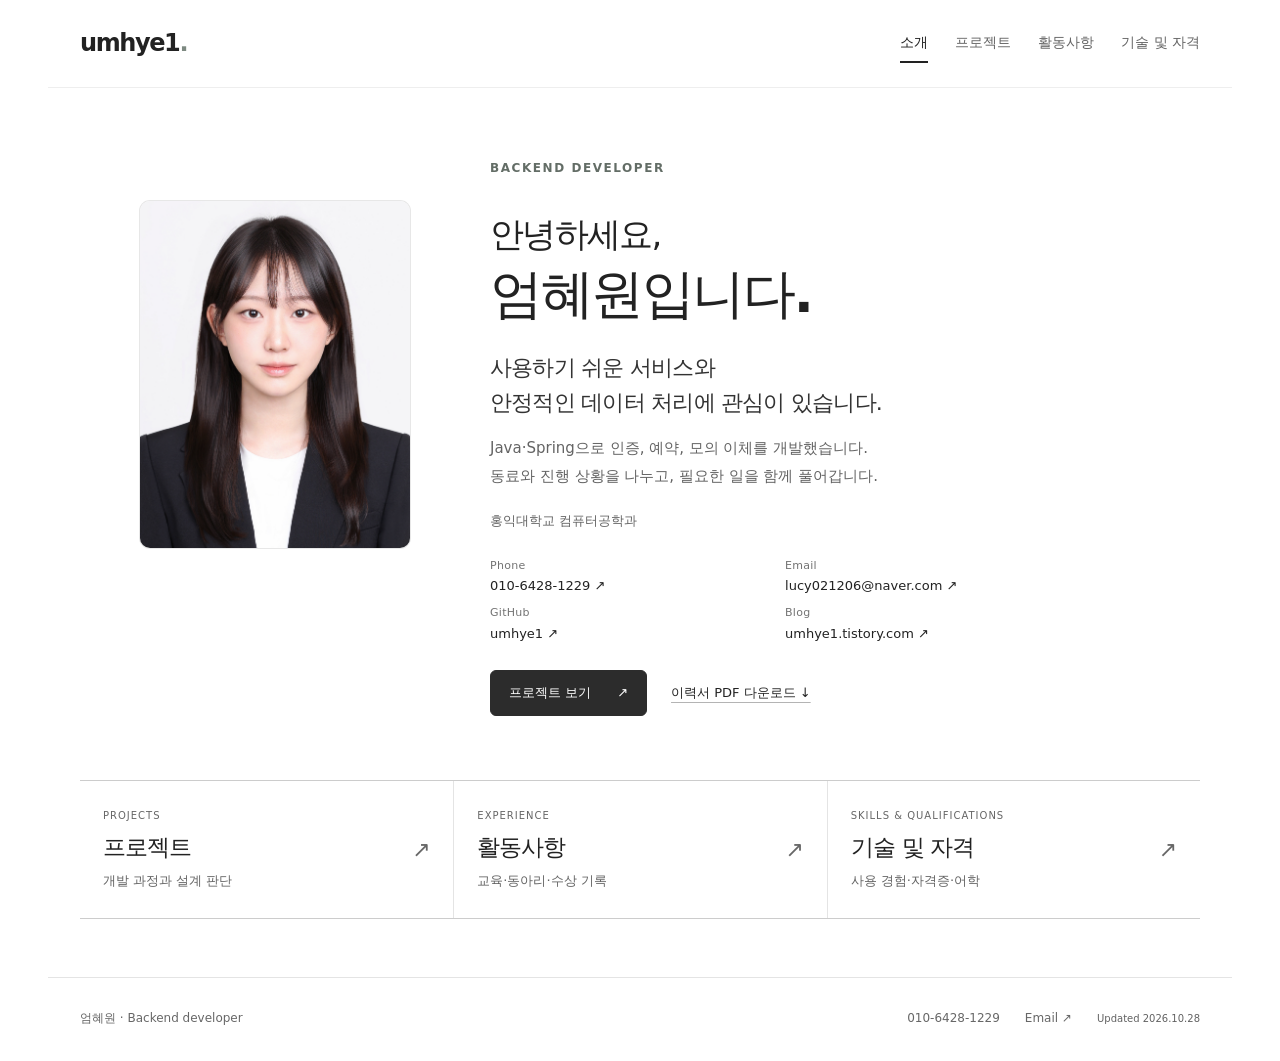
==== commit 08b6c797: "Publish multipage portfolio with detailed project workflows and evidence" ====
--- a/index.html
+++ b/index.html
@@ -1,29 +1,2 @@
-<!doctype html>
-<html lang="ko">
-<head>
-  <meta charset="UTF-8">
-  <meta name="viewport" content="width=device-width, initial-scale=1">
-  <meta name="description" content="백엔드 개발자 엄혜원의 포트폴리오. 데이터 정합성, 인증 보안, 사용자 흐름을 중심으로 프로젝트의 문제 해결 과정을 소개합니다.">
-  <meta name="theme-color" content="#ffffff">
-  <title>엄혜원 — Backend Developer</title>
-  <link rel="icon" type="image/svg+xml" href="data:image/svg+xml,%3Csvg xmlns='http://www.w3.org/2000/svg' viewBox='0 0 64 64'%3E%3Crect width='64' height='64' rx='12' fill='%231d365c'/%3E%3Cpath d='M20 20v19a12 12 0 0 0 24 0V20' fill='none' stroke='white' stroke-width='6'/%3E%3C/svg%3E">
-  <link rel="stylesheet" href="./styles.css">
-</head>
-<body>
-<a class="skip" href="#main">본문으로 이동</a>
-<header class="site-header"><div class="header-inner"><a class="wordmark" href="#about">umhye1<span>.</span></a><nav aria-label="주요 메뉴"><a href="#about">소개</a><a href="#projects">프로젝트</a><a href="#journey">활동사항</a></nav></div></header>
-<main id="main">
-<section class="about section" id="about" aria-labelledby="about-title"><div class="section-heading"><h2 id="about-title">소개<span class="heading-en">About me</span></h2></div><div class="about-card"><section class="profile" aria-labelledby="profile-title"><div class="identity"><div class="identity-heading"><img class="profile-photo" src="./profile.jpeg" alt="엄혜원 프로필 사진" width="1102" height="1417"><div class="identity-text"><p class="role-label">BACKEND DEVELOPER</p><div class="profile-title"><p>안녕하세요,</p><h1 id="profile-title">백엔드 개발자 <span>엄혜원</span>입니다.</h1></div><p class="education">홍익대학교 컴퓨터공학과</p></div></div><div class="contact-links" id="contact"><a href="https://github.com/umhye1" target="_blank" rel="noopener noreferrer"><span class="link-icon" aria-hidden="true">&lt;/&gt;</span>GitHub <span>umhye1 ↗</span></a><a href="mailto:lucy021206@naver.com"><span class="link-icon" aria-hidden="true">@</span>Email <span>lucy021206@naver.com</span></a><a href="https://umhye1.tistory.com/" target="_blank" rel="noopener noreferrer"><span class="link-icon" aria-hidden="true">≡</span>Blog <span>umhye1.tistory.com ↗</span></a></div></div><div class="intro"><p class="intro-label">관심 분야와 개발 경험</p><p>사용자의 일상에 도움이 되는 서비스를 만들고 싶습니다.</p><p>복잡한 업무를 이해하고, 사용하기 쉬운 서비스로 구현하는 데 관심이 있습니다.</p><p>사용자가 보는 화면부터 데이터가 처리되는 과정까지 이해하며 개발하고 싶습니다.</p><p>프로젝트에서는 기능 구현과 함께 오류나 예외 상황을 살피는 데 시간을 쏟았습니다.</p><p>동료와 의견을 나누고, 더 나은 방법을 찾아가는 개발자가 되고자 합니다.</p></div></section>
-<div class="qualifications"><section id="skills" aria-labelledby="skills-title"><h3 id="skills-title">기술 스택</h3><dl class="skills-list"><div><dt>Backend</dt><dd><span class="tech-tag backend">Java</span><span class="tech-tag backend">Spring Boot / MVC</span><span class="tech-tag backend">Spring Security</span></dd></div><div><dt>Database</dt><dd><span class="tech-tag data">MySQL</span><span class="tech-tag data">PostgreSQL</span><span class="tech-tag data">Redis</span><span class="tech-tag data">MyBatis</span><span class="tech-tag data">JPA</span></dd></div><div><dt>Frontend</dt><dd><span class="tech-tag frontend">JavaScript</span><span class="tech-tag frontend">React</span><span class="tech-tag frontend">Vue 3</span><span class="tech-tag frontend">Axios</span></dd></div><div><dt>Test / Tools</dt><dd><span class="tech-tag backend">JUnit</span><span class="tech-tag backend">Mockito</span><span class="tech-tag tool">k6</span><span class="tech-tag tool">Git / GitHub</span></dd></div><div><dt>Infrastructure</dt><dd><span class="tech-tag tool">AWS EC2</span><span class="tech-tag tool">S3</span></dd></div></dl></section><section aria-labelledby="cert-title"><h3 id="cert-title">자격 및 어학</h3><dl class="cert-list"><div><dt>정보처리기사</dt><dd>2024.12</dd></div><div><dt>SQLD</dt><dd>2025.06</dd></div><div><dt>ADsP</dt><dd>2025.06</dd></div><div><dt>한국사능력검정시험 · 2급</dt><dd>2021</dd></div><div><dt>TOEIC Speaking · IH</dt><dd>2026.02</dd></div></dl></section></div>
-</div></section><section class="section" id="projects" aria-labelledby="projects-title"><div class="section-heading"><h2 id="projects-title">프로젝트 <span class="heading-en">Projects</span></h2><p>최신순 · 프로젝트를 누르면 상세 내용을 볼 수 있습니다.</p></div><div class="project-list"><details class="project" id="ieum"><summary><span class="project-summary"><strong>Ieum</strong><span class="description">고령층의 음성 금융 업무와 영업점 방문을 연결하는 서비스</span><span class="project-stack"><span class="tech-tag backend">Spring Boot</span><span class="tech-tag data">PostgreSQL</span><span class="tech-tag frontend">Flutter / Dart</span></span></span><span class="project-side"><span>2026.08 시작</span><span>백엔드</span></span><span class="disclosure" aria-hidden="true">+</span></summary><div class="project-body"><p class="project-award">2026 KB IT’s Your Life 해커톤 장려상</p><div class="repository-links"><a class="repo-link" href="https://github.com/kb-algorithm-study/ieum-api-server" target="_blank" rel="noopener noreferrer">백엔드 저장소 <span aria-hidden="true">↗</span></a><a class="repo-link" href="https://github.com/kb-algorithm-study/ieum-mobile-app" target="_blank" rel="noopener noreferrer">모바일 저장소 <span aria-hidden="true">↗</span></a></div><h4>예약 처리와 업무 상태 관리</h4><p class="project-lead">음성으로 금융 업무를 시작하고, 필요한 경우 영업점 방문으로 이어주는 서비스입니다. 채널 판정·업무 진행 추적·방문 예약·생활 일정 모듈을 담당했습니다.</p><div class="case-grid"><div><span class="small-label">문제</span><p>상담이 여러 시간 슬롯에 걸치면 시작 시간만 비어 있어도 예약할 수 없습니다. 조회 이후 다른 사용자가 먼저 예약하거나, 확정 요청이 중복될 수도 있습니다.</p></div><div><span class="small-label">설계와 구현</span><p>연속 슬롯의 가용성 판정을 공통화했습니다. 확정 시 슬롯을 잠그고 재검증한 뒤 조건부 차감하며, 예약·점유 슬롯·업무 완료를 한 트랜잭션으로 묶었습니다.</p></div></div><div class="flow" aria-label="방문 예약 처리 설계"><div><small>01</small><strong>가용 슬롯 탐색</strong><code>DRAFT</code></div><span aria-hidden="true">→</span><div><small>02</small><strong>사용자 확인</strong><code>CONFIRM</code></div><span aria-hidden="true">→</span><div><small>03</small><strong>잠금·재검증</strong><code>COMMIT</code></div></div><p class="outcome"><strong>구현 결과</strong> 동일 업무 단계의 재확정에는 기존 예약을 반환하고, 취소 재요청에도 좌석을 한 번만 복원하도록 구현했습니다.</p><div class="detail-content"><h5>설명 가능한 판정, 사용자가 결정하는 전환</h5><p>LLM의 의도 파싱과 채널 결정을 분리하고, 업무 조건·과거 이력·재시도·도움 요청을 규칙으로 평가했습니다. 점수가 낮으면 대면 도움을 제안하되, 사용자가 동의하기 전에는 업무 상태를 바꾸지 않았습니다. 생활 일정의 거리·시간을 고려한 방문 추천도 사용자의 직접 선택을 덮어쓰지 않도록 했습니다.</p><h5>상태와 계약을 기준으로 모듈 연결</h5><p>실패와 사용자 이탈을 분리해 업무 진행 데이터를 관리했습니다. 모듈 간 엔티티·테이블 직접 참조 대신 Port/Adapter 계약으로 연결하고, 채널 경계값·연속 슬롯·멱등 취소·초안 보존 시나리오를 검증했습니다.</p><h5>첫 발화 이후 마이크가 다시 열리지 않는 장애</h5><p>Flutter STT의 종료 콜백과 비동기 재시작이 겹치는 경쟁 상태를 추적했습니다. 재시작을 단일화하고 세대 토큰으로 이전 작업의 뒤늦은 완료를 차단했습니다. 무응답 폴링 요청에는 전체 deadline의 남은 시간을 timeout으로 적용하고, 중복 재시작·취소 중 재개·무응답 시나리오를 회귀 테스트로 남겼습니다.</p><p class="scope-note">개인 담당: 채널·예약·생활 일정 및 STT 통합 장애 수정. LLM 파싱 전체, 인증·송금, TTS·SMS 구현은 다른 담당 영역입니다.</p></div></div></details><details class="project" id="azas"><summary><span class="project-summary"><strong>Azas</strong><span class="description">가족 단위 아이 자산 관리 서비스</span><span class="project-stack"><span class="tech-tag backend">Java</span><span class="tech-tag backend">Spring</span><span class="tech-tag data">MyBatis</span><span class="tech-tag data">MySQL</span></span></span><span class="project-side"><span>2026.07 – 08</span><span>백엔드</span></span><span class="disclosure" aria-hidden="true">+</span></summary><div class="project-body"><div class="repository-links"><a class="repo-link" href="https://github.com/KB-Final-PJT-27-4/Azas" target="_blank" rel="noopener noreferrer">저장소 보기 <span aria-hidden="true">↗</span></a></div><h4>이체 정합성 설계</h4><p class="project-lead">부모와 자녀가 계좌·저축 목표·금융 기록을 함께 관리하는 서비스입니다. 이체, 알림, 가족 초대, 월간 리포트의 설계와 구현을 담당했습니다.</p>
-        <div class="case-grid"><div><span class="small-label">문제</span><p>화면의 중복 클릭 방지만으로는 네트워크 재전송이나 동시 출금을 통제하기 어렵습니다. 일부 데이터만 반영되면 잔액과 거래내역이 어긋날 수 있습니다.</p></div><div><span class="small-label">설계와 구현</span><p>UUID 멱등키와 UNIQUE 제약으로 중복을 방어하고, 계좌 ID 순서로 비관적 락을 획득했습니다. 조건부 출금과 단일 트랜잭션으로 잔액·거래내역·상태를 함께 처리했습니다.</p></div></div>
-        <div class="flow" aria-label="이체 처리 설계"><div><small>01</small><strong>중복 요청 검사</strong><code>UNIQUE KEY</code></div><span aria-hidden="true">→</span><div><small>02</small><strong>순서대로 잠금</strong><code>FOR UPDATE</code></div><span aria-hidden="true">→</span><div><small>03</small><strong>함께 반영·롤백</strong><code>TRANSACTION</code></div></div>
-        <p class="outcome"><strong>구현 결과</strong> 중복 실행과 부분 반영을 방어하는 이체 구조를 마련했습니다. 이체는 프로젝트 내부의 모의 거래 흐름으로 구현했습니다.</p>
-        <div class="detail-content"><h5>조회 패턴을 기준으로 알림 설계</h5><p>k6로 15·10·5초 폴링 주기를 비교하고, 테스트 회원 20명에게 5초마다 신규 알림을 생성하는 총 2,380건 조건에서 생성과 조회를 함께 점검했습니다. <code>after_id</code> 기반 Keyset Pagination과 복합 인덱스를 적용하고, 백그라운드 중단·복귀 조회·지터·백오프를 설계했습니다.</p><h5>데이터 용도에 맞춘 보호 방식</h5><p>다시 표시해야 하는 계좌번호는 AES-256-GCM으로 암호화하고 조회용 해시를 분리했습니다. 초대 토큰은 원문 대신 SHA-256 해시를 저장하고, Refresh Token에도 해시 저장과 회전을 적용했습니다.</p><h5>검증과 설계의 한계</h5><p>계산·암복호화·상태 전이 단위 테스트, 권한·거래·중복 요청 서비스 테스트, Mapper SQL 및 Controller HTTP 계약 테스트로 계층을 나누어 검증했습니다. 이체 트랜잭션에 리포트 갱신이 포함된 구조는 리포트 실패가 이체까지 롤백시킨다는 결합도 과제를 남겼습니다.</p></div></div></details><details class="project" id="cashfolio"><summary><span class="project-summary"><strong>Cashfolio</strong><span class="description">소비 내역과 자산 현황을 관리하는 가계부 서비스</span><span class="project-stack"><span class="tech-tag frontend">Vue 3</span><span class="tech-tag frontend">Vite</span><span class="tech-tag frontend">Axios</span></span></span><span class="project-side"><span>2026.04</span><span>프론트엔드</span></span><span class="disclosure" aria-hidden="true">+</span></summary><div class="project-body"><div class="repository-links"><a class="repo-link" href="https://github.com/KB-Cashfolio/Cashfolio-FE" target="_blank" rel="noopener noreferrer">저장소 보기 ↗</a></div><h4>담당 범위</h4><p>Vue 3 기반 대시보드, 빠른 거래 추가, 내역 조회·수정을 담당했습니다.</p><h4>설계와 구현</h4><p>화면별 API 호출 로직을 분리하고 로그인 후 리다이렉트와 상태 저장 흐름을 정리했습니다. 거래 추가 모달에서는 계좌 조회·선택을 연결하고, 입력 과정의 스타일과 오류 안내를 다듬었습니다.</p><h4>배운 점</h4><p>화면과 API 로직을 분리해 변경 영향을 줄이고, 자주 사용하는 입력·수정 흐름을 구성하는 경험을 쌓았습니다.</p></div></details><details class="project" id="bicycle"><summary><span class="project-summary"><strong>공유 자전거 대여 시스템</strong><span class="description">자전거 대여·반납과 예약 대기를 관리하는 서비스</span><span class="project-stack"><span class="tech-tag tool">C++</span><span class="tech-tag tool">UML</span></span></span><span class="project-side"><span>2025.05 – 06</span><span>설계·구현</span></span><span class="disclosure" aria-hidden="true">+</span></summary><div class="project-body"><div class="repository-links"><a class="repo-link" href="https://github.com/umhye1/SEP" target="_blank" rel="noopener noreferrer">저장소 보기 ↗</a></div><h4>담당 범위</h4><p>요구사항 분석부터 UML 모델링과 C++ 구현까지 수행했습니다.</p><h4>설계와 구현</h4><p>회원 관리, 대여·반납, 예약 대기, 결제, 통계 요구사항을 정의했습니다. Use Case Diagram으로 사용자 흐름을, Communication·Class Diagram으로 객체 간 메시지와 관계를 정리했습니다.</p><h4>배운 점</h4><p>구현 전에 요구사항과 객체의 책임을 구체화하는 과정을 경험했습니다.</p></div></details><details class="project" id="fitapet"><summary><span class="project-summary"><strong>Fit-a-Pet</strong><span class="description">반려동물 동반 시설 정보와 GPS 산책 기록을 제공하는 소셜 서비스</span><span class="project-stack"><span class="tech-tag backend">Spring Boot</span><span class="tech-tag backend">Spring Security</span><span class="tech-tag data">Redis</span><span class="tech-tag frontend">React</span></span></span><span class="project-side"><span>2025.04 – 09</span><span>풀스택</span></span><span class="disclosure" aria-hidden="true">+</span></summary><div class="project-body"><div class="repository-links"><a class="repo-link" href="https://github.com/jjmmnd/Fit-a-PetBE" target="_blank" rel="noopener noreferrer">백엔드 저장소 <span aria-hidden="true">↗</span></a><a class="repo-link" href="https://github.com/umhye1/Fit-a-PetFE" target="_blank" rel="noopener noreferrer">프론트엔드 저장소 <span aria-hidden="true">↗</span></a></div><h4>JWT 로그아웃 처리</h4><p class="project-lead">반려동물 동반 시설 정보와 GPS 산책 기록을 제공하는 서비스입니다. 백엔드 도메인과 인증 구조, 서버 인프라를 맡고 프론트엔드 구현에도 참여했습니다.</p><div class="case-grid"><div><span class="small-label">문제</span><p>클라이언트에서 JWT를 지워도 이미 발급된 Access Token은 만료 전까지 서버에서 유효했습니다. 로그아웃 이후의 토큰 재사용을 서버에서도 막아야 했습니다.</p></div><div><span class="small-label">설계와 구현</span><p>Redis 블랙리스트에 로그아웃 토큰을 등록하고, 후속 요청에서 검증했습니다. 토큰의 남은 유효기간에 맞춰 TTL을 설정하고, 로그아웃 시 Refresh Token도 삭제했습니다.</p></div></div><div class="technical-note"><span>DESIGN DECISION</span><p>인증 요청마다 관계형 DB를 조회하는 대신,<br><strong>빠른 조회와 만료 관리를 함께 지원하는 Redis</strong>를 선택했습니다.</p></div><p class="outcome"><strong>구현 결과</strong> 서버에서 로그아웃 토큰의 재사용을 거부하는 경로와 만료 데이터 정리 구조를 마련했습니다.</p><div class="detail-content"><h5>인증부터 서비스 데이터까지</h5><p>SMTP 이메일 인증과 Spring Security 인가 구조를 설계했습니다. GPS 좌표 기반 산책 기록 저장과 기간별 통계 API를 개발하고, AWS EC2·S3 기반 배포 환경을 구축했습니다.</p><h5>기능 이후의 수명주기</h5><p>인증의 성공 여부뿐 아니라 로그아웃·재사용·만료까지 고려해야 한다는 점을 배웠습니다. 데이터가 생성된 뒤 언제까지 유효하고 어떻게 폐기되는지를 설계 기준으로 삼았습니다.</p></div></div></details><details class="project" id="bloodtrail"><summary><span class="project-summary"><strong>BloodTrail</strong><span class="description">지정헌혈 요청과 헌혈 참여를 연결하는 커뮤니티 서비스</span><span class="project-stack"><span class="tech-tag frontend">React</span><span class="tech-tag frontend">WebSocket</span><span class="tech-tag tool">KG이니시스 API</span></span></span><span class="project-side"><span>2024.01 – 02</span><span>프론트엔드</span></span><span class="disclosure" aria-hidden="true">+</span></summary><div class="project-body"><div class="repository-links"><a class="repo-link" href="https://github.com/demo-Bloodtrail/bloodtrail-fe" target="_blank" rel="noopener noreferrer">저장소 보기 ↗</a></div><h4>담당 범위</h4><p>지정헌혈 요청 게시판, 결제 API 연동, 사용자 간 채팅을 프론트엔드에서 구현했습니다.</p><h4>설계와 구현</h4><p>React 화면에 KG이니시스 API 기반 프리미엄 결제 흐름과 WebSocket 기반 채팅을 연결했습니다. 화면 구현과 함께 결제·권한·실시간 상호작용을 다뤘습니다.</p><h4>배운 점</h4><p>첫 팀 프로젝트에서 Git을 이용한 협업과 외부 API 연동을 경험했습니다.</p></div></details></div></section>
-<section class="section" id="journey" aria-labelledby="journey-title"><div class="section-heading"><h2 id="journey-title">활동사항 <span class="heading-en">Activities</span></h2><p>교육 · 동아리 / 시작일 최신순</p></div><div class="activity-list">
-<article class="activity"><div class="activity-meta"><span>교육</span><time>2026.09.01 – 11.27</time></div><div><h3>신한 커리어넥스트 <span class="status">수강 중</span></h3><p>금융 풀스택 개발 및 금융 AI 에이전트 기획·개발을 학습하고 있습니다.</p></div></article>
-<article class="activity"><div class="activity-meta"><span>교육</span><time>2026.03 – 08</time></div><div><h3>KB IT’s Your Life 7기</h3><p>Java·Spring·MySQL·Vue 기반 금융 IT 풀스택 교육을 이수했습니다. 최종 프로젝트 Azas에서 이체·알림·가족 초대·리포트를 개발하며 거래 정합성과 금융 데이터 보호를 다뤘습니다.</p><p class="achievement">우수훈련생 선발</p></div></article>
-<article class="activity"><div class="activity-meta"><span>연합 개발 동아리</span><time>2023.09 – 2024.02</time></div><div><h3>U.M.C 5기 <span class="role">Web 파트</span></h3><p>정기 스터디를 통해 웹 기초와 React 기반 컴포넌트 개발을 학습했습니다. 이후 지정헌혈 커뮤니티 BloodTrail에 참여해 화면 구현과 결제·실시간 채팅 연동을 경험했습니다.</p></div></article>
-<article class="activity"><div class="activity-meta"><span>개발 동아리</span><time>2023.03 – 08</time></div><div><h3>GDSC <span class="role">프론트엔드 스터디원</span></h3><p>Beginner Web Study에서 HTML·CSS·JavaScript를 학습하고 웹 페이지를 구현했습니다. 매주 코드 리뷰와 질의응답을 통해 웹 개발 기초를 익혔습니다.</p></div></article>
-<article class="activity"><div class="activity-meta"><span>교내 학회</span><time>2021.03 시작</time></div><div><h3>P.C.R.C <span class="role">35기 부학회장</span></h3><p>부학회장으로 학회 운영을 맡아 매주 세미나와 스터디를 기획하고 진행했습니다. 구성원들과 학습 주제와 일정을 조율하며 함께 공부하고 지식을 나누는 활동을 이어갔습니다.</p></div></article>
-</div></section></main><footer><span>엄혜원 · umhye1</span><a href="#main">맨 위로 ↑</a></footer><script src="./navigation.js"></script></body></html>+<!DOCTYPE html>
+<html lang="ko"><head><meta charset="utf-8"/><meta content="width=device-width,initial-scale=1" name="viewport"/><title>백엔드 개발자 포트폴리오 | 엄혜원</title><meta content="엄혜원 소개와 연락처. Java·Spring 프로젝트, 개발 경험, 기술 및 자격을 확인할 수 있습니다." name="description"/><meta content="#ffffff" name="theme-color"/><link href="https://umhye1.github.io/" rel="canonical"/><meta content="summary_large_image" name="twitter:card"/><meta content="website" property="og:type"/><meta content="백엔드 개발자 포트폴리오 | 엄혜원" property="og:title"/><meta content="엄혜원 소개와 연락처. Java·Spring 프로젝트, 개발 경험, 기술 및 자격을 확인할 수 있습니다." property="og:description"/><meta content="https://umhye1.github.io/" property="og:url"/><meta content="https://umhye1.github.io/og.png" property="og:image"/><link href="./favicon.svg" rel="icon" type="image/svg+xml"/><link href="./styles.css" rel="stylesheet"/><script type="application/ld+json">{"@context": "https://schema.org", "@type": "Person", "name": "엄혜원", "url": "https://umhye1.github.io", "sameAs": ["https://github.com/umhye1", "https://umhye1.tistory.com/"]}</script><script defer="" src="./vendor/gsap.min.js"></script><script defer="" src="./navigation.js"></script></head><body><a class="skip" href="#main">본문으로 이동</a><header class="site-header"><div class="header-inner"><a aria-label="umhye1 홈" class="wordmark" href="./">umhye1<span>.</span></a><nav aria-label="주요 메뉴"><a aria-current="page" href="./">소개</a><a href="./projects/">프로젝트</a><a href="./activities/">활동사항</a><a href="./skills/">기술 및 자격</a></nav></div></header><main class="home" id="main" tabindex="-1"><section class="home-intro"><div class="portrait"><img alt="엄혜원 프로필 사진" fetchpriority="high" height="1417" src="./profile.jpeg" width="1102"/></div><div class="home-copy"><p class="eyebrow">BACKEND DEVELOPER</p><h1><span>안녕하세요,</span><br/>엄혜원입니다.</h1><p class="home-summary">사용하기 쉬운 서비스와<br/>안정적인 데이터 처리에 관심이 있습니다.</p><p class="home-detail">Java·Spring으로 인증, 예약, 모의 이체를 개발했습니다.<br/>동료와 진행 상황을 나누고, 필요한 일을 함께 풀어갑니다.</p><p class="school">홍익대학교 컴퓨터공학과</p><div class="contact-grid"><a href="tel:+821064281229"><span>Phone</span>010-6428-1229 ↗</a><a href="mailto:lucy021206@naver.com"><span>Email</span>lucy021206@naver.com ↗</a><a href="https://github.com/umhye1"><span>GitHub</span>umhye1 ↗</a><a href="https://umhye1.tistory.com/"><span>Blog</span>umhye1.tistory.com ↗</a></div><div class="home-actions"><a class="button-link" href="./projects/">프로젝트 보기 <span>↗</span></a><a class="text-link" download="엄혜원_이력서.pdf" href="./resume.pdf">이력서 PDF 다운로드 ↓</a></div></div></section><section aria-label="포트폴리오 둘러보기" class="directory"><a href="./projects/"><div><span class="directory-label">PROJECTS</span><h2>프로젝트</h2><p>개발 과정과 설계 판단</p></div><span aria-hidden="true">↗</span></a><a href="./activities/"><div><span class="directory-label">EXPERIENCE</span><h2>활동사항</h2><p>교육·동아리·수상 기록</p></div><span aria-hidden="true">↗</span></a><a href="./skills/"><div><span class="directory-label">SKILLS &amp; QUALIFICATIONS</span><h2>기술 및 자격</h2><p>사용 경험·자격증·어학</p></div><span aria-hidden="true">↗</span></a></section></main><footer><span>엄혜원 · Backend developer</span><a href="tel:+821064281229">010-6428-1229</a><a href="mailto:lucy021206@naver.com">Email ↗</a><span class="updated">Updated 2026.10.28</span></footer></body></html>
--- a/styles.css
+++ b/styles.css
@@ -1,33 +1,16 @@
-:root{--ink:#1d1d1f;--navy:#1d1d1f;--blue:#0071e3;--muted:#6e6e73;--line:#e5e5e7;--font:-apple-system,BlinkMacSystemFont,"Apple SD Gothic Neo","Malgun Gothic",sans-serif}*{box-sizing:border-box}html{scroll-padding-top:105px}body{margin:0;background:white;color:var(--ink);font:16px/1.8 var(--font);word-break:keep-all;overflow-wrap:anywhere}h1,h2,h3,h4,h5,p,dl,dd{margin:0}a{color:inherit;text-decoration:none}a:hover{color:var(--blue)}a:focus-visible,summary:focus-visible{outline:2px solid var(--blue);outline-offset:5px}.skip{position:fixed;top:-100px;left:20px;padding:10px;background:white;z-index:20}.skip:focus{top:10px}.site-header{height:76px;background:#ffffffed;border-bottom:1px solid #edf0f4;position:sticky;top:0;z-index:5;backdrop-filter:blur(12px)}.header-inner{height:100%;max-width:1060px;margin:auto;display:flex;justify-content:space-between;align-items:center}.wordmark{font:600 18px ui-monospace,SFMono-Regular,Consolas,monospace;letter-spacing:-.5px;color:var(--navy)}.wordmark span{color:#618ac4;margin-left:2px}nav{height:100%;display:flex;gap:33px}nav a{display:flex;align-items:center;position:relative;font-size:14px;color:#6e6e73}nav a[aria-current]{color:#1d1d1f;font-weight:600}nav a[aria-current]:after{content:"";position:absolute;bottom:0;left:0;right:0;height:2px;background:#1d1d1f}main,footer{max-width:1060px;margin:auto}main{padding-top:43px}.section{margin-bottom:65px}.section-heading{display:flex;justify-content:space-between;align-items:center;margin-bottom:25px;gap:20px}.section-heading h2{font-size:24px;font-weight:700;letter-spacing:-.8px;color:#1d1d1f}.heading-en{font-size:12px;font-weight:400;letter-spacing:0;margin-left:12px;color:#86868b}.section-heading>p{color:#77777c;font-size:12px}.profile{display:grid;grid-template-columns:340px 1fr;gap:45px;background:#f5f5f7;border-radius:10px;padding:32px 36px}.role-label{font:500 11px/1.6 ui-monospace,monospace;letter-spacing:1px;color:#6e6e73;margin-bottom:15px}.profile-title>p{font-size:18px;font-weight:600;letter-spacing:-.5px}.profile-title h1{font-size:24px;font-weight:700;letter-spacing:-.8px;line-height:1.6}.profile-title h1 span{color:#1d1d1f}.education{font-size:12px;color:#6e6e73;margin-top:12px}.contact-links{display:grid;gap:9px;margin-top:23px;font-size:12px}.contact-links a{display:flex;align-items:center;gap:8px;color:#515154;width:fit-content}.contact-links a>span:last-child{color:#0071e3;margin-left:3px}.contact-links .link-icon{width:23px;height:23px;border-radius:5px;background:#ededf0;color:#515154;display:inline-flex;align-items:center;justify-content:center;font:600 12px ui-monospace,monospace}.contact-links a:hover>span:last-child{text-decoration:underline;text-underline-offset:4px}.intro{align-self:center;border-left:1px solid #e5e5e7;padding-left:34px}.intro .intro-label{font-size:12px;font-weight:600;color:#515154;margin-bottom:13px}.intro p{font-size:14px;line-height:1.9;color:#424245;margin-top:8px}.qualifications{display:grid;grid-template-columns:1.45fr 1fr;gap:54px;padding:29px 5px 0}.qualifications h3{font-size:16px;font-weight:650;color:#29292c;margin-bottom:19px}.qualifications>section+section{border-left:1px solid var(--line);padding-left:32px}.skills-list>div{display:grid;grid-template-columns:96px 1fr;gap:10px;align-items:start;margin-bottom:12px}.skills-list dt{font-size:12px;color:#6e6e73;padding-top:3px}.skills-list dd,.project-stack{display:flex;flex-wrap:wrap;gap:5px}.tech-tag{font-size:12px;line-height:1.6;padding:3px 9px;border-radius:4px;font-weight:500}.tech-tag.backend{background:#e9f0fc;color:#345e97}.tech-tag.data{background:#e8f3ef;color:#397363}.tech-tag.frontend{background:#eeedf8;color:#635f92}.tech-tag.tool{background:#edf0f4;color:#5f6c80}.cert-list>div{display:flex;justify-content:space-between;gap:14px;padding:10px 0;border-bottom:1px solid #edf0f4;font-size:13px}.cert-list>div:first-child{padding-top:0}.cert-list>div:last-child{border-bottom:0}.cert-list dd{font-size:12px;color:#6e6e73;white-space:nowrap}.project-list{border-top:2px solid #d2d2d7}.project{border-bottom:1px solid var(--line)}summary{display:grid;grid-template-columns:1fr 130px 24px;gap:20px;padding:26px 18px;align-items:center;list-style:none;cursor:pointer;transition:background .15s}summary::-webkit-details-marker{display:none}summary:hover{background:#f5f5f7}.project-summary{display:grid;gap:8px}.project-summary strong{font-size:19px;font-weight:650;color:#242426;line-height:1.5}.description{font-size:15px;color:#515154;line-height:1.7}.project-stack{margin-top:3px}.project-side{display:grid;gap:6px;text-align:right;font-size:12px;color:#77777c}.project-side>span+span{color:#515154}.disclosure{width:26px;height:26px;border:1px solid #e5e5e7;border-radius:50%;display:flex;align-items:center;justify-content:center;font-size:19px;color:#6e6e73;line-height:1}.project[open]>summary{background:#f5f5f7}.project[open] .disclosure{transform:rotate(45deg)}.project-body{padding:26px 30px 34px;background:#fafafa;border-top:1px solid #ededf0}.repository-links{display:flex;flex-wrap:wrap;gap:10px;margin-bottom:21px}.repo-link{display:inline-flex;border:1px solid #e5e5e7;border-radius:5px;padding:5px 10px;background:white;font-size:12px;color:#416798}.repo-link span{margin-left:8px}.project-body h4{font-size:17px;color:#29292c;margin:24px 0 10px}.project-body h5{font-size:16px;color:#29292c;margin:25px 0 9px}.project-body p{font-size:15px;color:#515154;line-height:1.95}.project-award{margin-bottom:12px}.case-grid{display:grid;grid-template-columns:1fr 1fr;gap:32px;margin:25px 0}.small-label{font-size:14px;color:#3a3a3c;font-weight:600}.case-grid p{margin-top:8px}.flow{display:flex;justify-content:space-between;align-items:center;gap:15px;background:#f0f0f2;border-radius:6px;padding:20px 25px}.flow>div{display:grid;gap:4px}.flow small{color:#77777c;font-size:12px}.flow strong{font-size:14px;font-weight:600}.flow code{font-size:12px;color:#6e6e73}.flow>span{color:#9aadc6}.outcome{margin-top:19px}.outcome strong{font-size:14px;color:#3a3a3c;margin-right:8px}.detail-content{margin-top:25px;border-top:1px solid var(--line);padding-top:3px}.scope-note{margin-top:23px;border-left:2px solid #b7c9e1;padding-left:14px}.technical-note{background:#f0f0f2;border-radius:6px;padding:19px 22px}.technical-note>span{font-size:12px;color:#6e6e73}.technical-note p{margin-top:7px}code{font-size:.9em}.activity-list{border-top:2px solid #d2d2d7}.activity{display:grid;grid-template-columns:195px 1fr;gap:34px;padding:27px 18px;border-bottom:1px solid var(--line)}.activity-meta{display:grid;gap:7px;align-content:start;font-size:12px;color:#77777c}.activity-meta>span:first-child{color:#515154}.activity h3{font-size:17px;font-weight:650;color:#242426;margin-bottom:9px}.activity p{font-size:15px;color:#515154;line-height:1.9}.activity .achievement{color:#3f4a5b;margin-top:8px}.role,.status{font-size:12px;font-weight:400;color:#77777c;margin-left:10px}footer{display:flex;justify-content:space-between;border-top:1px solid var(--line);padding:22px 0 35px;font-size:12px;color:#86868b}
-@media(max-width:1160px){.header-inner,main,footer{width:calc(100% - 80px)}.profile{grid-template-columns:300px 1fr;gap:28px;padding:30px}.intro{padding-left:25px}.qualifications{gap:32px}.qualifications>section+section{padding-left:25px}.skills-list>div{grid-template-columns:85px 1fr}}
-@media(max-width:860px){.profile{grid-template-columns:1fr;gap:24px}.intro{border-left:0;border-top:1px solid #e5e5e7;padding:19px 0 0}.contact-links{display:flex;flex-wrap:wrap;gap:9px 20px}.qualifications{grid-template-columns:1fr;gap:25px}.qualifications>section+section{border-left:0;border-top:1px solid var(--line);padding:22px 0 0}.cert-list{max-width:500px}.skills-list>div{grid-template-columns:110px 1fr}.case-grid{grid-template-columns:1fr;gap:21px}.activity{grid-template-columns:155px 1fr;gap:22px}.section-heading{align-items:flex-start}.section-heading>p{max-width:240px;text-align:right}}
-@media(max-width:600px){html{scroll-padding-top:90px}.site-header{height:65px}.header-inner,main,footer{width:calc(100% - 40px)}nav{gap:19px}nav a{font-size:12px}.wordmark{font-size:16px}main{padding-top:29px}.section{margin-bottom:44px}.section-heading{margin-bottom:18px;gap:12px}.section-heading h2{font-size:21px;white-space:nowrap}.heading-en{display:none}.section-heading>p{font-size:11px;max-width:180px}.profile{padding:25px 22px;border-radius:8px}.profile-title h1{font-size:22px}.role-label{margin-bottom:10px}.intro p{font-size:14px;line-height:1.95}.contact-links{display:grid}.qualifications{padding-top:25px}.skills-list>div{grid-template-columns:85px 1fr;gap:8px}.tech-tag{font-size:11px;padding:3px 7px}.cert-list>div{font-size:13px}summary{padding:22px 5px;grid-template-columns:1fr 24px;gap:10px}.project-side{grid-column:1;grid-row:2;display:flex;gap:12px;text-align:left;font-size:11px}.disclosure{grid-column:2;grid-row:1 / span 2}.project-summary strong{font-size:18px}.description{font-size:14px}.project-body{padding:20px 16px 28px}.project-body p{font-size:14px}.activity{grid-template-columns:1fr;gap:10px;padding:24px 5px}.activity-meta{display:flex;flex-wrap:wrap;gap:13px}.activity h3{font-size:16px}.activity p{font-size:14px}.flow{padding:16px 10px;gap:8px}.flow strong,.flow code{font-size:11px}.technical-note br{display:none}.repo-link{font-size:11px}.profile-title>p{font-size:17px}footer{font-size:11px}}
-@media(max-width:360px){.header-inner,main,footer{width:calc(100% - 30px)}.profile{padding:23px 17px}.skills-list>div{grid-template-columns:1fr;gap:4px}.flow{flex-direction:column;align-items:stretch}.flow>div{grid-template-columns:20px 1fr}.flow code{grid-column:2}.flow>span{transform:rotate(90deg);text-align:center}.contact-links a{font-size:11px}}
-@media(prefers-reduced-motion:reduce){summary{transition:none}}
-@media print{.site-header,.skip,footer{display:none}main{width:100%;padding:0}.section{margin-bottom:25px}.profile{background:white;padding:0;grid-template-columns:1fr}.intro{border:0;padding:0}.qualifications{grid-template-columns:1fr 1fr}.project-body{display:block!important;background:white}.disclosure{display:none}summary{break-after:avoid}.activity{break-inside:avoid}}
-
-/* Neutral surfaces and clearer typography. */
-body{background:#f5f5f7;-webkit-font-smoothing:antialiased;letter-spacing:-.2px}.site-header{background:rgba(250,250,252,.88);border-color:rgba(0,0,0,.07);backdrop-filter:blur(20px) saturate(150%)}main{padding-top:35px}.section{background:#fff;border:1px solid rgba(0,0,0,.045);border-radius:22px;padding:30px 32px 32px;margin-bottom:26px;box-shadow:0 3px 12px rgba(0,0,0,.025)}.section-heading{margin-bottom:27px}.section-heading h2{font-size:23px;letter-spacing:-.7px}.profile{background:#f5f5f7;border-radius:15px;padding:29px 27px;grid-template-columns:310px 1fr;gap:32px}.profile-title h1{font-size:24px;letter-spacing:-.8px}.intro{padding-left:27px}.intro p{font-size:15px;line-height:1.9}.intro .intro-label{font-size:13px;font-weight:600}.role-label{font-family:var(--font);font-size:11px;font-weight:600;letter-spacing:1.2px}.contact-links .link-icon{background:#e9e9ec;border-radius:6px}.qualifications{padding-top:30px;gap:32px}.qualifications h3{font-size:17px;letter-spacing:-.4px}.skills-list dt{font-size:13px;font-weight:500}.skills-list>div{margin-bottom:14px}.tech-tag{border-radius:7px;font-size:12px;font-weight:550;padding:4px 9px}.tech-tag.backend{background:#edf2fc;color:#395a8e}.tech-tag.data{background:#edf5ef;color:#426d51}.tech-tag.frontend{background:#f3eef8;color:#76598f}.tech-tag.tool{background:#f0f0f2;color:#626269}.cert-list>div{font-size:14px;padding:12px 0}.cert-list dd{font-size:12px}.project-list,.activity-list{border-top:1px solid #d2d2d7}.project-summary strong{font-size:19px}.project-side>span:last-child{background:#f0f0f2;border-radius:5px;padding:1px 7px;justify-self:end}.disclosure{background:#f0f0f2;border:0;color:#636366;width:27px;height:27px}.project-body{border-color:#e5e5e7}.repo-link{color:#0071e3;background:white;border-color:#dedee2;border-radius:7px}.activity h3{font-size:17px}.activity-meta>span:first-child{font-size:12px;font-weight:500}.activity-meta time{font-variant-numeric:tabular-nums}.activity .achievement{color:#424245}.role{color:#6e6e73}.status{color:#526a59;background:#edf3ee;border-radius:5px;padding:2px 6px}footer{border:0;padding:8px 4px 30px}nav a[aria-current]:after{background:#1d1d1f}
-@media(max-width:1160px){.profile{grid-template-columns:280px 1fr;gap:25px}.section{padding:27px}.qualifications{gap:25px}}
-@media(max-width:950px){.profile{grid-template-columns:1fr;gap:23px}.intro{border-left:0;border-top:1px solid #dedee3;padding:20px 0 0}.contact-links{display:flex;flex-wrap:wrap;gap:10px 19px}}
-@media(max-width:860px){.qualifications{grid-template-columns:1fr}.qualifications>section+section{padding:22px 0 0;border-left:0}.cert-list{max-width:none}}
-@media(max-width:600px){.header-inner,main,footer{width:calc(100% - 28px)}main{padding-top:20px}.section{padding:22px 18px;border-radius:18px;margin-bottom:18px}.section-heading h2{font-size:21px}.profile{padding:23px 18px;border-radius:12px;gap:20px}.profile-title h1{font-size:21px}.intro p{font-size:14px}.contact-links{display:grid}.qualifications{padding-top:25px}.skills-list>div{grid-template-columns:81px 1fr}.skills-list dt{font-size:12px}.tech-tag{font-size:11px;padding:4px 7px}.cert-list>div{font-size:13px}.project-summary strong{font-size:18px}.project-side>span:last-child{padding:0 5px}.activity h3{font-size:16px}.project-body{padding:19px 13px 24px}.section-heading>p{max-width:157px;font-size:10px}.profile-title>p{font-size:16px}}
-@media(max-width:360px){.skills-list>div{grid-template-columns:1fr}.profile{padding:21px 15px}.profile-title h1{font-size:20px}}
-@media print{body{background:white}.section{border:0;box-shadow:none;padding:0}.profile{background:white}}
-
-/* Portrait beside the opening introduction. */
-.profile{grid-template-columns:minmax(0,390px) minmax(0,1fr);gap:28px}
-.identity-heading{display:flex;align-items:center;gap:20px}
-.identity-text{min-width:0}
-.profile-photo{display:block;width:104px;height:auto;flex:0 0 104px;border-radius:12px;border:1px solid rgba(0,0,0,.05)}
-.identity-text .role-label{font-size:10px;letter-spacing:.8px;margin-bottom:10px}
-.identity-text .profile-title h1{font-size:22px;line-height:1.5}
-.identity-text .education{margin-top:10px}
-@media(max-width:1160px){.profile{grid-template-columns:1fr}.intro{border-left:0;border-top:1px solid #dedee3;padding:20px 0 0}.contact-links{display:flex;flex-wrap:wrap;gap:10px 19px}}
-@media(max-width:600px){.identity-heading{gap:14px}.profile-photo{width:82px;flex-basis:82px;border-radius:9px}.identity-text .profile-title h1{font-size:19px}.identity-text .profile-title>p{font-size:14px}.identity-text .role-label{font-size:9px;letter-spacing:.4px;margin-bottom:6px}.identity-text .education{font-size:11px;margin-top:8px}.contact-links{display:grid}}
-@media(max-width:360px){.identity-heading{gap:10px}.profile-photo{width:70px;flex-basis:70px}.identity-text .profile-title h1{font-size:17px}}
-
-/* White introduction surface keeps the portrait distinct. */
-.profile{background:#ffffff;border:1px solid #e4e8ed}
-.profile-photo{border:1px solid #e0e3e8;box-shadow:0 3px 12px rgba(24,39,58,.08)}
-@media print{.profile{background:white;border:0}.profile-photo{box-shadow:none}}
+:root{--ink:#222;--muted:#646464;--line:#dedede;--paper:#fff;--wash:#f5f5f5;--accent:#58645e;font-family:-apple-system,BlinkMacSystemFont,"Apple SD Gothic Neo","Noto Sans KR",system-ui,sans-serif;color:var(--ink);background:var(--paper);font-synthesis:none;color-scheme:light}*{box-sizing:border-box}body{margin:0;line-height:1.7;font-size:16px;word-break:keep-all;overflow-wrap:break-word}html{scroll-padding-top:100px}a{color:inherit;text-decoration:none}button{font:inherit;cursor:pointer}h1,h2,h3,p,ul,dl,dd{margin:0}h1,h2,h3{line-height:1.35;letter-spacing:-.045em}h1{font-size:48px;font-weight:700}h2{font-size:26px;font-weight:650}h3{font-size:20px;font-weight:650}p{color:var(--muted)}a,button{touch-action:manipulation;transition:background .2s,color .2s,translate .2s}a:focus-visible,button:focus-visible{outline:3px solid #58645e;outline-offset:5px}a:active,button:active{opacity:.75}.skip{position:fixed;top:8px;left:12px;padding:10px 20px;background:#222;color:white;z-index:100;translate:0 -160%}.skip:focus{translate:0 0}.site-header{background:#ffffff;position:sticky;top:0;z-index:20}.header-inner{max-width:1184px;padding:23px 32px;margin:auto;display:flex;align-items:center;justify-content:space-between;border-bottom:1px solid #eee}.wordmark{font-size:24px;font-weight:750;letter-spacing:-1.4px}.wordmark span{color:#7d8981}.wordmark:hover{translate:0 -2px}nav{display:flex;gap:27px}nav a{font-size:14px;padding:7px 0;border-bottom:2px solid transparent;color:var(--muted)}nav a:hover,nav a[aria-current]{color:var(--ink);border-color:var(--ink)}main,footer{max-width:1184px;margin:auto;padding:0 32px}.home{padding-top:70px}.home-intro{display:grid;grid-template-columns:270px 1fr;gap:80px;max-width:1000px;margin:auto;align-items:start}.portrait{padding-top:43px}.portrait img{display:block;width:100%;height:auto;aspect-ratio:1102/1417;border-radius:10px;box-shadow:0 0 0 1px #e7e7e7}.eyebrow{font-size:12px;letter-spacing:.13em;color:#636d66;font-weight:650;margin-bottom:17px}.home h1{font-size:53px;line-height:1.25}.home h1>span{font-size:34px;font-weight:400;letter-spacing:-.05em}.home-summary{font-size:22px;line-height:1.6;color:#333;margin-top:22px;letter-spacing:-.035em}.home-detail{font-size:15px;margin-top:15px;line-height:1.85}.school{font-size:13px;margin-top:19px}.contact-grid{margin-top:25px;display:grid;grid-template-columns:1fr 1.3fr;gap:7px 22px}.contact-grid a{font-size:13px;min-height:30px;display:block;white-space:nowrap}.contact-grid a>span{font-size:11px;color:#737373;display:block;letter-spacing:.025em}.contact-grid a:hover{color:#4a6456;translate:2px 0}.home-actions{display:flex;align-items:center;gap:24px;margin-top:25px;flex-wrap:wrap}.button-link{display:inline-flex;align-items:center;gap:26px;background:#2c2c2c;color:#fff;border:1px solid #2c2c2c;border-radius:6px;padding:11px 18px;font-size:13px;min-height:44px}.button-link:hover{background:#444;translate:0 -2px}.text-link{display:inline-block;font-size:13px;min-height:28px;padding:3px 0;text-decoration:underline;text-underline-offset:5px;text-decoration-color:#b4b4b4}.text-link:hover{translate:2px 0;text-decoration-color:#222}.directory{display:grid;grid-template-columns:repeat(3,1fr);margin:64px 0 58px;border-top:1px solid #ccc;border-bottom:1px solid #ccc}.directory>a{padding:26px 23px;display:flex;justify-content:space-between;align-items:center;gap:10px}.directory>a:first-child{padding-left:0}.directory>a+a{border-left:1px solid #e4e4e4}.directory>a:hover{background:#f5f5f5}.directory>a>span{font-size:22px;color:#676767}.directory-label{font-size:10px;letter-spacing:.1em;color:#666;display:block;margin-bottom:8px}.directory h2{font-size:23px}.directory p{font-size:13px;margin-top:7px}.listing{padding-top:53px;padding-bottom:65px}.page-heading{margin-bottom:40px}.page-heading h1{font-size:46px}.page-heading>p{margin-top:14px;font-size:16px}.project-toolbar{display:flex;justify-content:space-between;gap:20px;align-items:center;border-bottom:1px solid #aaa}.filters{display:flex;gap:24px;flex-wrap:wrap}.filters button{background:none;border:0;border-bottom:2px solid transparent;padding:10px 0;font-size:13px;color:#666}.filters button[aria-pressed=true]{color:#222;border-bottom-color:#222;font-weight:700}.filters button:hover{color:#222;translate:0 -2px}#project-count{font-size:12px;color:#666;white-space:nowrap}.project-item{display:grid;grid-template-columns:180px 1fr;gap:40px;padding:30px 12px;border-bottom:1px solid var(--line)}.project-item:hover{background:var(--wash)}.project-item[hidden]{display:none}.project-meta{display:flex;flex-direction:column;gap:7px;font-size:12px;color:#6a6a6a}.project-meta>span:first-child{font-size:13px;color:#333;font-variant-numeric:tabular-nums}.project-title{display:flex;justify-content:space-between;gap:20px;align-items:center}.project-title h2{font-size:25px}.project-title>span{font-size:23px;color:#666}.project-overview>p{font-size:15px;margin-top:9px}.project-overview>.item-role{font-size:12px;margin-top:12px;color:#666}.tags{list-style:none;padding:0;display:flex;flex-wrap:wrap;gap:7px;font-size:12px;line-height:1.6}.tags li{padding:4px 9px;background:#f0f2f0;color:#46534a;border-radius:4px;font-weight:500}.project-item .tags{margin-top:12px}.project-item .tags li{padding:0;background:none;color:#59645d;font-size:12px}.project-item .tags li+li:before{content:'·';margin-right:7px;color:#929992}.activity-section>h2,.awards>h2,.skills-section>h2,.qualifications>h2{font-size:20px;margin-bottom:25px}.activity{display:grid;grid-template-columns:180px 1fr;gap:40px;border-top:1px solid var(--line);padding:27px 0}.activity-date{font-size:13px;letter-spacing:.01em}.context{font-size:12px;color:#626262}.activity h3{font-size:23px;margin:7px 0 9px}.activity div>p:last-child{font-size:15px;max-width:760px}.awards{margin-top:42px;background:#f5f5f5;padding:28px 30px;border-radius:8px}.award-row{display:flex;gap:30px;align-items:start;padding:18px 0;border-top:1px solid #dedede}.award-row>span{font-size:13px;min-width:90px;color:#666}.award-row>div{flex:1}.award-row h3{font-size:18px}.award-row p{font-size:13px;margin-top:7px}.skill-record{display:grid;grid-template-columns:180px 1fr;gap:40px;border-top:1px solid var(--line);padding:25px 0}.skill-record h3{font-size:18px}.skill-record p{font-size:15px;margin-top:13px}.skill-record .text-link{font-size:12px;margin-top:7px;color:#536158}.qualifications{margin-top:42px;padding-top:28px;border-top:1px solid #999;max-width:760px}.qualifications dl>div{display:flex;justify-content:space-between;padding:13px 0;border-bottom:1px solid #e5e5e5;font-size:15px;gap:20px}.qualifications dd{color:#666;font-size:13px}.case{max-width:1024px;padding-bottom:40px}.back-link{display:inline-block;padding:10px 0;font-size:13px;color:#666;margin:24px 0}.back-link:hover{translate:-3px 0}.case-header h1{margin:12px 0;font-size:46px}.case-summary{font-size:21px;color:#333;margin-top:10px}.case-role{font-size:14px;margin:24px 0 14px}.case-links{display:flex;gap:10px;margin-top:22px}.flow{margin:36px 0;padding:26px;background:#f0f2f0;border-radius:8px}.flow figcaption{font-size:12px;color:#666}.flow ol{display:grid;grid-template-columns:repeat(3,1fr);list-style:none;padding:0;margin:20px 0 0;gap:30px}.flow li{font-size:15px;font-weight:600;position:relative;padding-right:18px}.flow li:not(:last-child):after{content:'→';position:absolute;right:0;color:#666}.case-record>h2,.decisions>h2{font-size:23px;margin:38px 0 26px}.star{display:grid;grid-template-columns:1fr 1fr;gap:30px 40px}.star h3{font-size:17px;display:flex;align-items:center;gap:10px;margin-bottom:11px}.star h3 span{display:inline-flex;align-items:center;justify-content:center;width:25px;height:25px;font-size:11px;border-radius:4px;background:#ededed;color:#555;letter-spacing:0}.star p,.star li{font-size:15px;line-height:1.8;color:#626262}.star ul{padding-left:18px}.star li+li{margin-top:12px}.decisions article{display:grid;grid-template-columns:250px 1fr;gap:30px;border-top:1px solid #ddd;padding:23px 0}.decisions h3{font-size:17px}.decisions p{font-size:15px}.scope{border-left:3px solid #9da79f;padding:2px 0 2px 22px;margin-top:30px}.scope h2{font-size:16px;margin-bottom:10px}.scope p{font-size:13px}.next-case{display:flex;justify-content:space-between;align-items:center;border-top:1px solid #bbb;padding-top:23px;margin-top:40px;gap:20px}.next-case:hover{translate:3px 0}.next-case span{font-size:12px;color:#666}.next-case strong{font-size:20px;font-weight:600}.mechanism{background:#f0f2f0;padding:28px;border-radius:8px;margin-top:36px}.mechanism h2{font-size:25px;margin-top:8px}.scenario-controls{display:flex;gap:7px;flex-wrap:wrap;margin-top:22px}.scenario-controls button{font-size:12px;padding:8px 12px;background:transparent;border:1px solid #c5cbc7;border-radius:4px;color:#545b56}.scenario-controls button[aria-pressed=true]{color:white;background:#4e5e53;border-color:#4e5e53}.scenario-controls button:hover{translate:0 -2px}.scenario-flow{list-style:none;display:grid;grid-template-columns:repeat(3,1fr);gap:28px;padding:0;margin:24px 0 17px}.scenario-flow li{border-top:2px solid #929e96;padding-top:12px}.scenario-flow span{font-size:12px;color:#666;display:block}.scenario-flow strong{font-size:15px;display:block;margin-top:5px}.scenario-flow li[data-state=skip]{border-top-style:dashed}.scenario-flow li[data-state=skip] strong{color:#666}#scenario-description{font-size:14px;min-height:48px;color:#444}.figure-note{font-size:11px;margin-top:9px}.not-found{padding-top:90px;padding-bottom:160px}.not-found .button-link{margin-top:25px}footer{padding-top:23px;padding-bottom:25px;border-top:1px solid #e4e4e4;display:flex;align-items:center;gap:25px;font-size:12px;color:#676767}footer>span:first-child{margin-right:auto}footer a{padding:7px 0}footer a:hover{text-decoration:underline;text-underline-offset:5px}.updated{font-size:10px;color:#666}.resume{max-width:850px;padding-top:40px;padding-bottom:40px}.resume h1{font-size:30px}.resume h1 span{font-size:14px;font-weight:400;color:#666;margin-left:10px}.resume header{border-bottom:2px solid #333;padding-bottom:16px}.resume p{font-size:12px}.resume header p{margin-top:6px}.resume section{margin-top:18px}.resume h2{font-size:16px;border-bottom:1px solid #ddd;padding-bottom:6px;margin-bottom:8px}.resume h3{font-size:14px}.resume h3 small{font-weight:400;font-size:11px;color:#666;margin-left:10px}.resume article{margin-top:11px;break-inside:avoid}.resume-note{font-size:10px!important;margin-top:20px}
+@media(max-width:1000px){.home-intro{grid-template-columns:210px 1fr;gap:44px}.home h1{font-size:44px}.home-summary{font-size:20px}.contact-grid{grid-template-columns:1fr}.portrait{padding-top:42px}.home{padding-top:45px}.directory{margin-top:45px}.project-item,.activity,.skill-record{grid-template-columns:145px 1fr;gap:28px}}
+@media(max-width:640px){.header-inner{padding:16px 20px;gap:16px}.wordmark{font-size:21px}nav{gap:15px}nav a{font-size:11px;padding:7px 0}main,footer{padding-left:22px;padding-right:22px}.home{padding-top:31px}.home-intro{grid-template-columns:94px 1fr;gap:19px;align-items:start}.portrait{padding-top:36px}.portrait img{border-radius:6px}.home h1{font-size:32px;line-height:1.3}.home h1>span{font-size:23px}.eyebrow{font-size:9px;letter-spacing:.06em;margin-bottom:10px}.home-summary{font-size:17px;margin-top:20px}.home-detail{font-size:14px;margin-top:13px}.home-copy{display:contents}.home-copy>.eyebrow,.home-copy>h1{grid-column:2}.portrait{grid-row:1/3;padding-top:18px}.home-copy>.eyebrow{align-self:end;margin-top:8px;margin-bottom:-16px}.home-copy>h1{margin-top:0}.home-copy>:nth-child(n+3){grid-column:1/-1}.home-summary{margin-top:8px}.home-detail{margin-top:-8px}.school{margin-top:-4px;font-size:12px}.contact-grid{grid-template-columns:1fr 1.25fr;gap:10px 12px;margin-top:0}.contact-grid a{font-size:11px;white-space:normal}.contact-grid a>span{font-size:10px}.home-actions{gap:18px;margin-top:3px}.button-link{padding:10px 14px;font-size:12px;gap:19px}.text-link{font-size:12px}.directory{display:block;margin:34px 0}.directory>a,.directory>a:first-child{padding:19px 0}.directory>a+a{border-left:0;border-top:1px solid #e2e2e2}.directory-label{font-size:9px;margin-bottom:4px}.directory h2{font-size:21px}.directory p{font-size:12px;margin-top:4px}.listing{padding-top:32px;padding-bottom:40px}.page-heading{margin-bottom:27px}.page-heading h1{font-size:34px}.page-heading>p{font-size:14px;margin-top:12px}.project-toolbar{gap:8px}.filters{gap:16px}.filters button{font-size:11px}#project-count{font-size:10px}.project-item{display:block;padding:22px 0}.project-meta{flex-direction:row;flex-wrap:wrap;font-size:11px;gap:4px 12px;margin-bottom:10px}.project-meta>span:first-child{font-size:12px}.project-title h2{font-size:23px}.project-overview>p{font-size:14px}.project-overview>.item-role{font-size:11px}.project-item .tags li{font-size:11px}.activity{display:block;padding:23px 0}.activity-date{margin-bottom:12px;font-size:12px}.activity h3{font-size:21px}.activity div>p:last-child{font-size:14px}.awards{padding:22px 20px;margin-top:25px}.award-row{display:block}.award-row>span{display:block;margin-bottom:10px;font-size:12px}.award-row h3{font-size:17px}.award-row .text-link{margin-top:7px}.skill-record{display:block;padding:22px 0}.skill-record h3{font-size:17px;margin-bottom:14px}.skill-record p{font-size:14px}.skill-record .tags{font-size:11px}.qualifications{margin-top:25px}.qualifications dl>div{font-size:13px}.qualifications dd{font-size:12px}.case-header h1{font-size:34px}.case-summary{font-size:18px}.case-role{font-size:13px}.case .tags{font-size:11px}.flow{padding:22px}.flow ol{grid-template-columns:1fr;gap:15px}.flow li:not(:last-child):after{content:'↓'}.star{grid-template-columns:1fr;gap:26px}.star p,.star li{font-size:14px}.decisions article{grid-template-columns:1fr;gap:12px}.decisions p{font-size:14px}.next-case strong{font-size:18px}.mechanism{padding:22px}.mechanism h2{font-size:23px}.scenario-flow{grid-template-columns:1fr;gap:17px}.scenario-controls{gap:5px}.scenario-controls button{font-size:11px;padding:8px 9px}#scenario-description{font-size:13px}.scope p{font-size:12px}footer{flex-wrap:wrap;gap:5px 20px;font-size:11px}footer>span:first-child{width:100%;margin-bottom:3px}.updated{margin-left:auto}.not-found h1{font-size:30px}}
+@media(prefers-reduced-motion:reduce){*,*:before,*:after{transition:none!important;animation:none!important}html{scroll-behavior:auto}}
+@media print{@page{size:A4;margin:12mm 15mm}.site-header,footer,.skip{display:none}.resume{padding:0;max-width:none}.resume p{font-size:10px;line-height:1.6}.resume h1{font-size:26px}.resume h2{font-size:13px;margin-bottom:6px}.resume h3{font-size:12px}.resume section{margin-top:13px}.resume article{margin-top:9px}.resume-note{font-size:9px!important}.resume a{color:#222}.case{padding:0}.scope{break-inside:avoid}}
+.sort-note{font-size:11px;color:#666;text-align:right;margin:13px 0 0}.mechanism .context{color:#626262}.project-overview>.item-role,.updated,.next-case span{color:#626262}
+/* Equal spacing for all three home navigation items. */
+.directory>a:first-child{padding-left:23px}
+.star{grid-template-columns:1fr 1fr}.star>.execution,.star>.result{grid-column:1/-1}.feature-list{border-top:1px solid var(--line)}.feature{display:grid;grid-template-columns:220px 1fr;gap:30px;padding:22px 0;border-bottom:1px solid var(--line)}.feature h4{font-size:16px;font-weight:600;line-height:1.6;letter-spacing:-.025em;margin:0}.feature p{font-size:15px;line-height:1.85}.star>.result{padding:22px 25px;background:#f5f5f5;border-radius:6px}.decisions article{grid-template-columns:240px 1fr}
+@media(max-width:640px){.directory>a,.directory>a:first-child{padding:19px 0}.star{grid-template-columns:1fr}.feature{grid-template-columns:1fr;gap:9px;padding:19px 0}.feature h4{font-size:15px}.feature p{font-size:14px}.star>.result{padding:20px}.decisions article{grid-template-columns:1fr}}
+.case-jump{display:flex;gap:24px;border-bottom:1px solid #ccc;margin:32px 0 0;flex-wrap:wrap}.case-jump a{font-size:13px;padding:10px 0;color:#555}.service-overview{padding-top:32px}.service-overview>h2{font-size:24px;margin-bottom:18px}.purpose{font-size:17px;color:#333;line-height:1.85}.responsibility{font-size:13px;color:#666;margin-top:13px;padding-left:14px;border-left:2px solid #b5beb7}.service-overview>h3{font-size:17px;margin:29px 0 16px}.user-journey{list-style:none;display:grid;grid-template-columns:repeat(4,1fr);gap:16px;padding:0;margin:0}.user-journey li{font-size:14px;padding:15px 14px;background:#f5f5f5;border-top:2px solid #a9b4ab}.user-journey span{display:block;font-size:11px;color:#606c63;margin-bottom:8px}.architecture>div{display:grid;grid-template-columns:210px 1fr;gap:28px;padding:17px 0;border-top:1px solid #dedede}.architecture dt{font-size:14px;font-weight:600;color:#46534a}.architecture dd{font-size:14px;color:#626262;line-height:1.85}.logic{font-size:15px;line-height:1.9}.activity-tech-label{font-size:11px;color:#666;margin:14px 0 7px}.activity-detail{margin-top:19px}.activity-detail>div{display:grid;grid-template-columns:75px 1fr;gap:16px;margin:14px 0}.activity-detail dt{font-size:12px;color:#555;font-weight:600;padding-top:2px}.activity-detail dd{font-size:14px;color:#626262;line-height:1.85}.activity .tags{font-size:11px}.activity .tags li{padding:3px 8px}
+@media(max-width:640px){.case-jump{gap:19px;margin-top:24px}.case-jump a{font-size:11px}.service-overview>h2{font-size:22px}.purpose{font-size:15px}.responsibility{font-size:12px}.user-journey{grid-template-columns:1fr 1fr;gap:10px}.user-journey li{font-size:12px;padding:13px 12px}.architecture>div{grid-template-columns:1fr;gap:8px}.architecture dd,.logic{font-size:14px}.activity-detail>div{grid-template-columns:1fr;gap:6px;margin-top:17px}}
+.site-header nav a{min-width:28px;text-align:center}.filters button{min-width:28px}.project-item:hover .project-title>span{translate:3px -2px}.project-title>span{transition:translate .2s}
+.diagram-caption{font-size:12px;color:#666;margin-bottom:14px}.processing-map{padding:0;margin:0;list-style:none;border-top:1px solid #c6cec8}.processing-map li{display:flex;gap:20px;align-items:baseline;border-bottom:1px solid #e0e5e1;padding:17px 18px;background:#f5f7f5;position:relative}.processing-map li>span{font-size:12px;color:#59685e;min-width:16px}.processing-map h4{margin:0;font-size:15px;line-height:1.5;font-weight:600}.processing-map p{font-size:14px;margin-top:4px}.processing-map li:not(:last-child):after{content:'↓';position:absolute;right:19px;bottom:-11px;color:#7c8980;z-index:1;background:#f5f7f5;padding:0 4px}.evidence{margin:42px 0;padding-top:27px;border-top:1px solid #aaa}.evidence>h2{font-size:23px;margin-bottom:16px}.evidence>p{font-size:14px}.evidence table{width:100%;border-collapse:collapse;font-size:14px;margin:18px 0;text-align:left}.evidence th,.evidence td{padding:12px 14px;border-bottom:1px solid #ddd;font-variant-numeric:tabular-nums}.evidence thead{background:#f0f2f0}.evidence caption{text-align:left;font-size:12px;color:#666;margin-bottom:10px}.table-scroll{overflow-x:auto}.evidence-note{font-size:12px!important;color:#666;margin:12px 0}.evidence figure{margin:22px 0}.evidence img{width:100%;height:auto;border:1px solid #ddd}.evidence figcaption{font-size:12px;color:#666;margin-top:8px}.code-evidence{border:1px solid #d7ddd8;border-radius:5px;padding:15px 18px}.code-evidence summary{font-size:14px;cursor:pointer;min-height:28px}.code-evidence summary:hover{color:#42604b}.code-evidence summary:focus-visible{outline:3px solid #58645e;outline-offset:5px}.code-evidence pre{overflow-x:auto;font-size:12px;background:#f5f5f5;padding:18px;line-height:1.7}.case-record .mechanism{margin-top:24px}.evidence figure>a{display:block}.evidence figure>a:hover{opacity:.9}
+@media(max-width:640px){.processing-map li{padding:15px 13px;gap:13px}.processing-map h4{font-size:14px}.processing-map p{font-size:13px;padding-right:12px}.evidence table{font-size:12px;min-width:340px}.evidence th,.evidence td{padding:10px 8px}.code-evidence{padding:13px}.code-evidence summary{font-size:13px}}
+.activity-project-links{display:flex;gap:18px;flex-wrap:wrap;margin-top:15px}.activity-project-links:empty{display:none}
